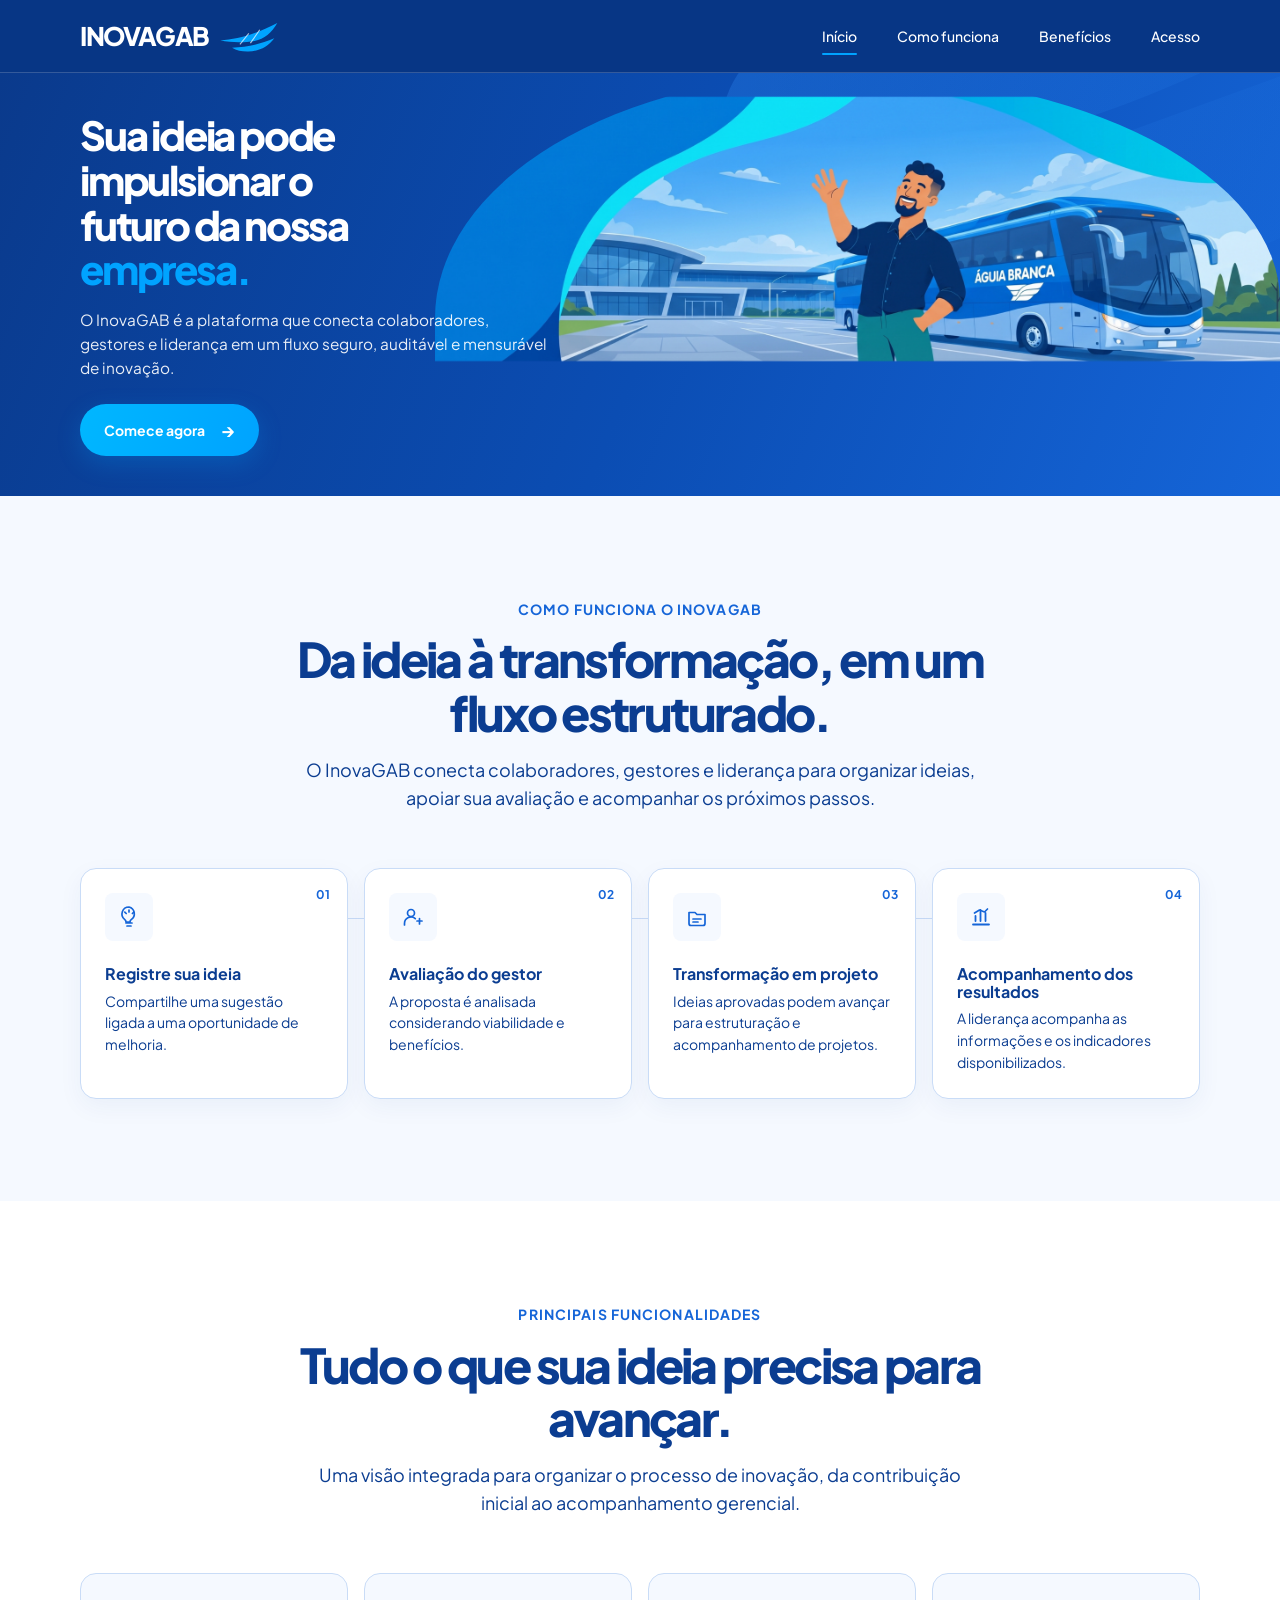
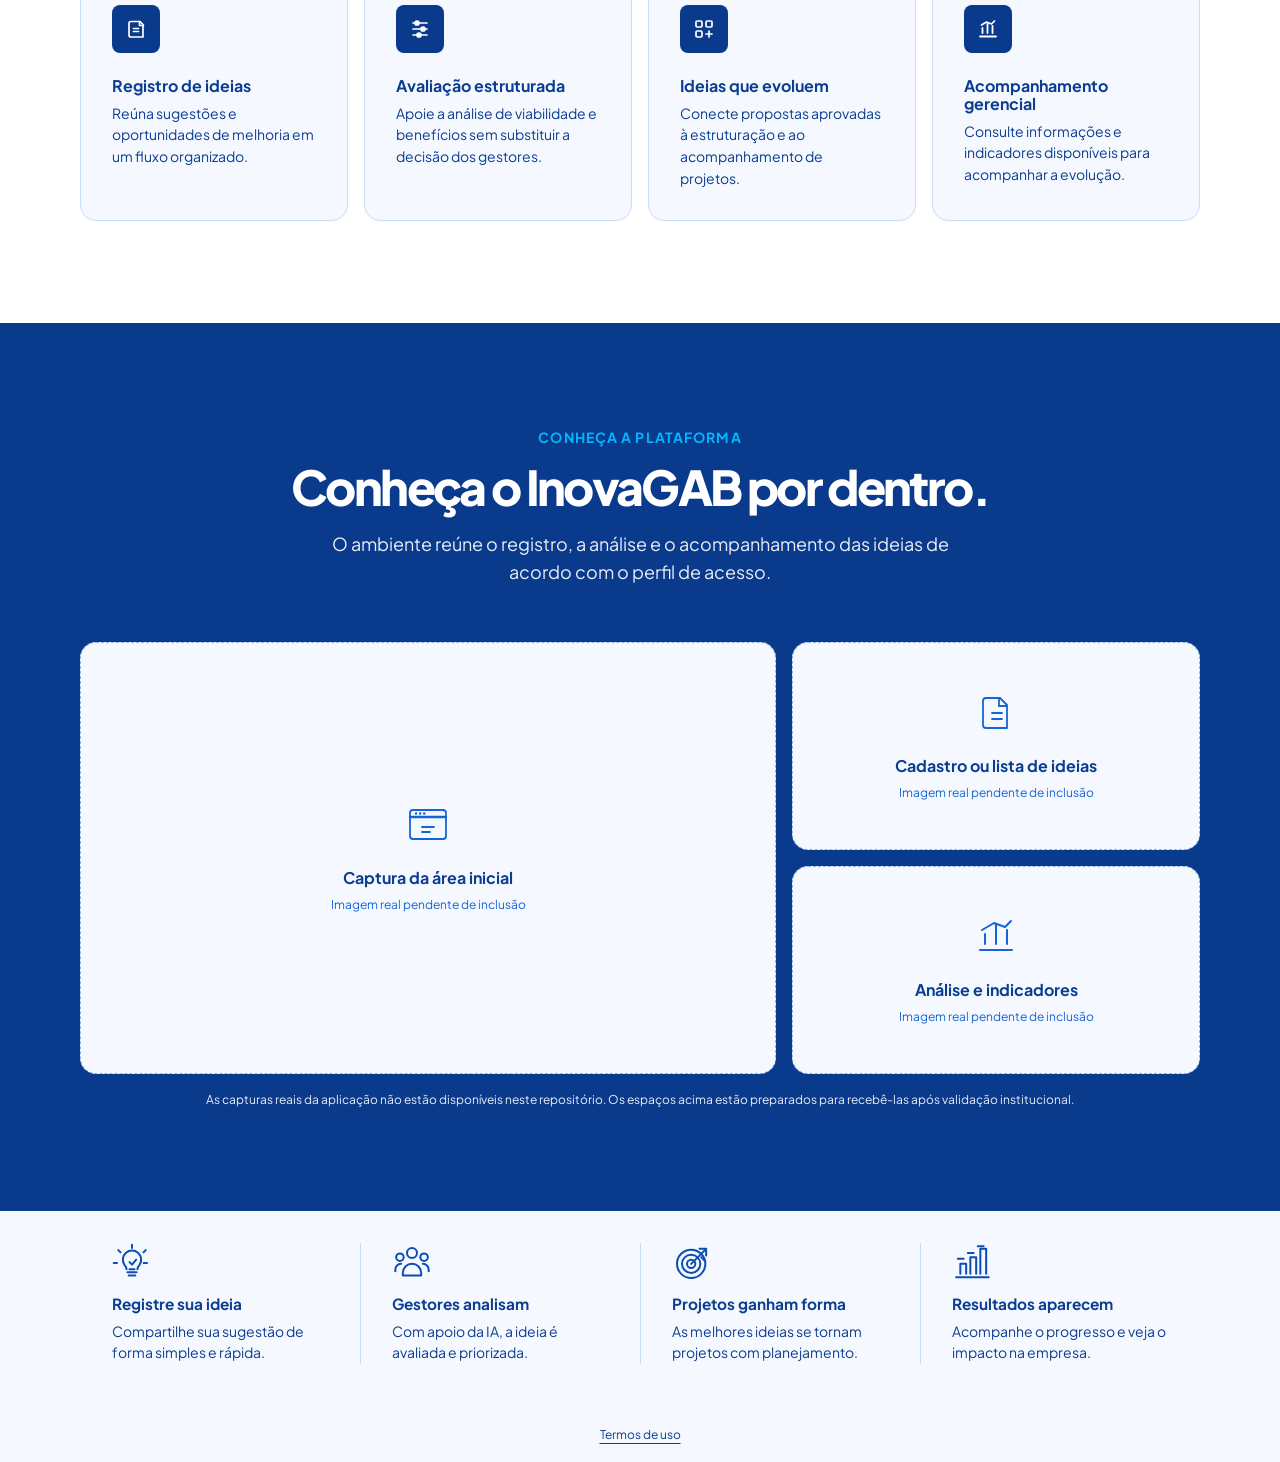
==== index.html @ 54eb920c "chore: primeiro commit do projeto" ====
<!doctype html>
<html lang="pt-BR">
	<head>
		<meta charset="utf-8">
		<meta name="viewport" content="width=device-width, initial-scale=1">
		<meta name="theme-color" content="#0a3a8c">
		<meta name="description" content="O InovaGAB conecta colaboradores, gestores e liderança em um fluxo seguro, auditável e mensurável de inovação.">
		<meta property="og:type" content="website">
		<meta property="og:title" content="InovaGAB — ideias que impulsionam o futuro">
		<meta property="og:description" content="Compartilhe ideias, acompanhe projetos e ajude a transformar o futuro da empresa.">
		<meta property="og:image" content="/assets/images/home.png">
		<title>InovaGAB — Sua ideia impulsiona o futuro</title>
		<link rel="icon" href="/assets/icons/favicon.svg" type="image/svg+xml">
		<link rel="preconnect" href="https://fonts.googleapis.com">
		<link rel="preconnect" href="https://fonts.gstatic.com" crossorigin>
		<link href="https://fonts.googleapis.com/css2?family=Plus+Jakarta+Sans:wght@400;500;700;800&display=swap" rel="stylesheet">
		<link rel="stylesheet" href="/styles/main.css">
		<script type="module" src="/scripts/main.js"></script>
	</head>
	<body class="home-page">
		<header class="site-header">
			<div class="site-header__inner">
				<a class="site-header__brand" href="/" aria-label="InovaGAB — início">
					<span class="site-header__brand-name">INOVAGAB</span>
					<img class="site-header__brand-mark" src="/assets/icons/wing.svg" alt="">
				</a>

				<button class="site-header__menu-toggle" type="button" aria-label="Abrir menu" aria-expanded="false" aria-controls="primary-navigation" data-menu-toggle>
					<span class="site-header__menu-line"></span>
					<span class="site-header__menu-line"></span>
					<span class="site-header__menu-line"></span>
				</button>

				<nav class="site-header__navigation" id="primary-navigation" aria-label="Navegação principal" data-navigation>
					<a class="site-header__link site-header__link--active" href="/" aria-current="page">Início</a>
					<a class="site-header__link" href="/como-funciona">Como funciona</a>
					<a class="site-header__link" href="#beneficios">Benefícios</a>
					  <a class="site-header__link" href="/como-funciona#acesso">Acesso</a>
				</nav>
			</div>
		</header>

		<main>
			<section class="home-hero" id="inicio" aria-labelledby="hero-title">
				<div class="home-hero__wing home-hero__wing--one" aria-hidden="true"></div>
				<div class="home-hero__wing home-hero__wing--two" aria-hidden="true"></div>
				<div class="home-hero__inner">
					<div class="home-hero__content" data-reveal>
						<h1 class="home-hero__title" id="hero-title">Sua ideia pode impulsionar o futuro da nossa <span>empresa.</span></h1>
						<p class="home-hero__description">O InovaGAB é a plataforma que conecta colaboradores, gestores e liderança em um fluxo seguro, auditável e mensurável de inovação.</p>
						<a class="button button--primary" href="/como-funciona">Comece agora <span class="button__arrow" aria-hidden="true">→</span></a>
					</div>

					<div class="home-hero__visual" data-hero-visual data-reveal>
						<div class="home-hero__image-frame">
							<img class="home-hero__image" src="/assets/images/home.png" alt="Colaborador cumprimenta enquanto um ônibus da Águia Branca aguarda no pátio" fetchpriority="high">
						</div>
					</div>
				</div>
			</section>

			<section class="home-process" id="como-funciona" aria-labelledby="process-title">
				<div class="home-section-heading" data-reveal>
					<p class="home-section-heading__eyebrow">Como funciona o InovaGAB</p>
					<h2 class="home-section-heading__title" id="process-title">Da ideia à transformação, em um fluxo estruturado.</h2>
					<p class="home-section-heading__description">O InovaGAB conecta colaboradores, gestores e liderança para organizar ideias, apoiar sua avaliação e acompanhar os próximos passos.</p>
				</div>

				<ol class="process-steps" aria-label="Etapas do fluxo de inovação">
					<li class="process-step" data-reveal>
						<span class="process-step__number" aria-hidden="true">01</span>
						<div class="process-step__icon" aria-hidden="true">
							<svg viewBox="0 0 24 24" fill="none"><path d="M9 18h6m-5 3h4m-2-19a7 7 0 0 0-4.2 12.6c.8.6 1.2 1.3 1.2 2.4h4c0-1.1.4-1.8 1.2-2.4A7 7 0 0 0 12 2Z" stroke="currentColor" stroke-width="1.7" stroke-linecap="round" stroke-linejoin="round"/><path d="M12 5v2m-4.2.1 1.4 1.4m7.6-1.4-1.4 1.4" stroke="currentColor" stroke-width="1.7" stroke-linecap="round"/></svg>
						</div>
						<h3 class="process-step__title">Registre sua ideia</h3>
						<p class="process-step__description">Compartilhe uma sugestão ligada a uma oportunidade de melhoria.</p>
					</li>
					<li class="process-step" data-reveal>
						<span class="process-step__number" aria-hidden="true">02</span>
						<div class="process-step__icon" aria-hidden="true">
							<svg viewBox="0 0 24 24" fill="none"><circle cx="10" cy="8" r="3.5" stroke="currentColor" stroke-width="1.7"/><path d="M3.5 20v-1.5a6.5 6.5 0 0 1 10.8-4.9M16 16h5m-2.5-2.5V19" stroke="currentColor" stroke-width="1.7" stroke-linecap="round" stroke-linejoin="round"/></svg>
						</div>
						<h3 class="process-step__title">Avaliação do gestor</h3>
						<p class="process-step__description">A proposta é analisada considerando viabilidade e benefícios.</p>
					</li>
					<li class="process-step" data-reveal>
						<span class="process-step__number" aria-hidden="true">03</span>
						<div class="process-step__icon" aria-hidden="true">
							<svg viewBox="0 0 24 24" fill="none"><path d="M4 7.5h6l2 2h8v9a2 2 0 0 1-2 2H6a2 2 0 0 1-2-2v-11Z" stroke="currentColor" stroke-width="1.7" stroke-linejoin="round"/><path d="M8 14h8m-8 3h5" stroke="currentColor" stroke-width="1.7" stroke-linecap="round"/></svg>
						</div>
						<h3 class="process-step__title">Transformação em projeto</h3>
						<p class="process-step__description">Ideias aprovadas podem avançar para estruturação e acompanhamento de projetos.</p>
					</li>
					<li class="process-step" data-reveal>
						<span class="process-step__number" aria-hidden="true">04</span>
						<div class="process-step__icon" aria-hidden="true">
							<svg viewBox="0 0 24 24" fill="none"><path d="M4 19.5h16M6.5 16V11m5 5V5m5 11V8" stroke="currentColor" stroke-width="1.8" stroke-linecap="round"/><path d="m5.5 8 5-3 5 2 3-3" stroke="currentColor" stroke-width="1.7" stroke-linecap="round" stroke-linejoin="round"/></svg>
						</div>
						<h3 class="process-step__title">Acompanhamento dos resultados</h3>
						<p class="process-step__description">A liderança acompanha as informações e os indicadores disponibilizados.</p>
					</li>
				</ol>
			</section>

			<section class="home-capabilities" id="funcionalidades" aria-labelledby="capabilities-title">
				<div class="home-section-heading" data-reveal>
					<p class="home-section-heading__eyebrow">Principais funcionalidades</p>
					<h2 class="home-section-heading__title" id="capabilities-title">Tudo o que sua ideia precisa para avançar.</h2>
					<p class="home-section-heading__description">Uma visão integrada para organizar o processo de inovação, da contribuição inicial ao acompanhamento gerencial.</p>
				</div>

				<div class="capability-grid">
					<article class="capability-card" data-reveal>
						<div class="capability-card__icon" aria-hidden="true">
							<svg viewBox="0 0 24 24" fill="none"><path d="M7 4.5h9l3 3V20H7a2 2 0 0 1-2-2V6.5a2 2 0 0 1 2-2Z" stroke="currentColor" stroke-width="1.7" stroke-linejoin="round"/><path d="M15.5 4.5v4h4m-10 3h5m-5 3h5" stroke="currentColor" stroke-width="1.7" stroke-linecap="round" stroke-linejoin="round"/></svg>
						</div>
						<h3 class="capability-card__title">Registro de ideias</h3>
						<p class="capability-card__description">Reúna sugestões e oportunidades de melhoria em um fluxo organizado.</p>
					</article>
					<article class="capability-card" data-reveal>
						<div class="capability-card__icon" aria-hidden="true">
							<svg viewBox="0 0 24 24" fill="none"><path d="M5 6h14M5 12h14M5 18h14" stroke="currentColor" stroke-width="1.7" stroke-linecap="round"/><circle cx="9" cy="6" r="2" fill="var(--color-white-soft)" stroke="currentColor" stroke-width="1.7"/><circle cx="15" cy="12" r="2" fill="var(--color-white-soft)" stroke="currentColor" stroke-width="1.7"/><circle cx="11" cy="18" r="2" fill="var(--color-white-soft)" stroke="currentColor" stroke-width="1.7"/></svg>
						</div>
						<h3 class="capability-card__title">Avaliação estruturada</h3>
						<p class="capability-card__description">Apoie a análise de viabilidade e benefícios sem substituir a decisão dos gestores.</p>
					</article>
					<article class="capability-card" data-reveal>
						<div class="capability-card__icon" aria-hidden="true">
							<svg viewBox="0 0 24 24" fill="none"><rect x="4" y="4" width="6" height="6" rx="1.2" stroke="currentColor" stroke-width="1.7"/><rect x="14" y="4" width="6" height="6" rx="1.2" stroke="currentColor" stroke-width="1.7"/><rect x="4" y="14" width="6" height="6" rx="1.2" stroke="currentColor" stroke-width="1.7"/><path d="M14 17h6m-3-3v6" stroke="currentColor" stroke-width="1.7" stroke-linecap="round"/></svg>
						</div>
						<h3 class="capability-card__title">Ideias que evoluem</h3>
						<p class="capability-card__description">Conecte propostas aprovadas à estruturação e ao acompanhamento de projetos.</p>
					</article>
					<article class="capability-card" data-reveal>
						<div class="capability-card__icon" aria-hidden="true">
							<svg viewBox="0 0 24 24" fill="none"><path d="M4 19.5h16M6.5 16V11m5 5V6m5 10V9" stroke="currentColor" stroke-width="1.8" stroke-linecap="round"/><path d="m5.5 8 5-3 5 2 3-3" stroke="currentColor" stroke-width="1.7" stroke-linecap="round" stroke-linejoin="round"/></svg>
						</div>
						<h3 class="capability-card__title">Acompanhamento gerencial</h3>
						<p class="capability-card__description">Consulte informações e indicadores disponíveis para acompanhar a evolução.</p>
					</article>
				</div>
			</section>

			<section class="home-platform" id="plataforma" aria-labelledby="platform-title">
				<div class="home-platform__inner">
					<div class="home-section-heading home-section-heading--light" data-reveal>
						<p class="home-section-heading__eyebrow">Conheça a plataforma</p>
						<h2 class="home-section-heading__title" id="platform-title">Conheça o InovaGAB por dentro.</h2>
						<p class="home-section-heading__description">O ambiente reúne o registro, a análise e o acompanhamento das ideias de acordo com o perfil de acesso.</p>
					</div>

					<div class="platform-gallery" aria-label="Espaços reservados para capturas reais da plataforma">
						<div class="platform-gallery__main" data-reveal>
							<div class="platform-placeholder platform-placeholder--main">
								<svg class="platform-placeholder__icon" viewBox="0 0 48 48" fill="none" aria-hidden="true"><rect x="6" y="9" width="36" height="29" rx="3" stroke="currentColor" stroke-width="1.8"/><path d="M6 16h36M12 12.5h.1m4 0h.1m4 0h.1" stroke="currentColor" stroke-width="2.4" stroke-linecap="round"/><path d="M18 26h12m-12 5h8" stroke="currentColor" stroke-width="1.8" stroke-linecap="round"/></svg>
								<p class="platform-placeholder__label">Captura da área inicial</p>
								<p class="platform-placeholder__note">Imagem real pendente de inclusão</p>
							</div>
						</div>
						<div class="platform-gallery__side">
							<div class="platform-placeholder" data-reveal>
								<svg class="platform-placeholder__icon" viewBox="0 0 48 48" fill="none" aria-hidden="true"><path d="M14 9h14l7 7v23H14a3 3 0 0 1-3-3V12a3 3 0 0 1 3-3Z" stroke="currentColor" stroke-width="1.8" stroke-linejoin="round"/><path d="M27 9v8h8m-15 7h10m-10 6h10" stroke="currentColor" stroke-width="1.8" stroke-linecap="round"/></svg>
								<p class="platform-placeholder__label">Cadastro ou lista de ideias</p>
								<p class="platform-placeholder__note">Imagem real pendente de inclusão</p>
							</div>
							<div class="platform-placeholder" data-reveal>
								<svg class="platform-placeholder__icon" viewBox="0 0 48 48" fill="none" aria-hidden="true"><path d="M8 37h32M13 31V21m11 10V11m11 20V17" stroke="currentColor" stroke-width="2" stroke-linecap="round"/><path d="m10 17 12-7 11 4 6-6" stroke="currentColor" stroke-width="2" stroke-linecap="round" stroke-linejoin="round"/></svg>
								<p class="platform-placeholder__label">Análise e indicadores</p>
								<p class="platform-placeholder__note">Imagem real pendente de inclusão</p>
							</div>
						</div>
					</div>
					<p class="home-platform__disclaimer">As capturas reais da aplicação não estão disponíveis neste repositório. Os espaços acima estão preparados para recebê-las após validação institucional.</p>
				</div>
			</section>

			<section class="home-features" id="beneficios" aria-label="Como uma ideia se transforma em resultado">
				<div class="home-features__grid">
					<article class="feature-card" data-reveal>
						<img class="feature-card__icon" src="/assets/icons/idea.svg" alt="" aria-hidden="true">
						<h2 class="feature-card__title">Registre sua ideia</h2>
						<p class="feature-card__description">Compartilhe sua sugestão de forma simples e rápida.</p>
					</article>
					<article class="feature-card" data-reveal>
						<img class="feature-card__icon" src="/assets/icons/team.svg" alt="" aria-hidden="true">
						<h2 class="feature-card__title">Gestores analisam</h2>
						<p class="feature-card__description">Com apoio da IA, a ideia é avaliada e priorizada.</p>
					</article>
					<article class="feature-card" data-reveal>
						<img class="feature-card__icon" src="/assets/icons/target.svg" alt="" aria-hidden="true">
						<h2 class="feature-card__title">Projetos ganham forma</h2>
						<p class="feature-card__description">As melhores ideias se tornam projetos com planejamento.</p>
					</article>
					<article class="feature-card" data-reveal>
						<img class="feature-card__icon" src="/assets/icons/results.svg" alt="" aria-hidden="true">
						<h2 class="feature-card__title">Resultados aparecem</h2>
						<p class="feature-card__description">Acompanhe o progresso e veja o impacto na empresa.</p>
					</article>
				</div>
			</section>
		</main>

		<footer class="site-footer">
			<a class="site-footer__link" href="/termos">Termos de uso</a>
		</footer>
	</body>
</html>
---- styles/main.css ----
@import url("/styles/base/variables.css");
@import url("/styles/base/reset.css");
@import url("/styles/base/typography.css");
@import url("/styles/components/header.css");
@import url("/styles/components/button.css");
@import url("/styles/components/feature-card.css");
@import url("/styles/pages/home.css");
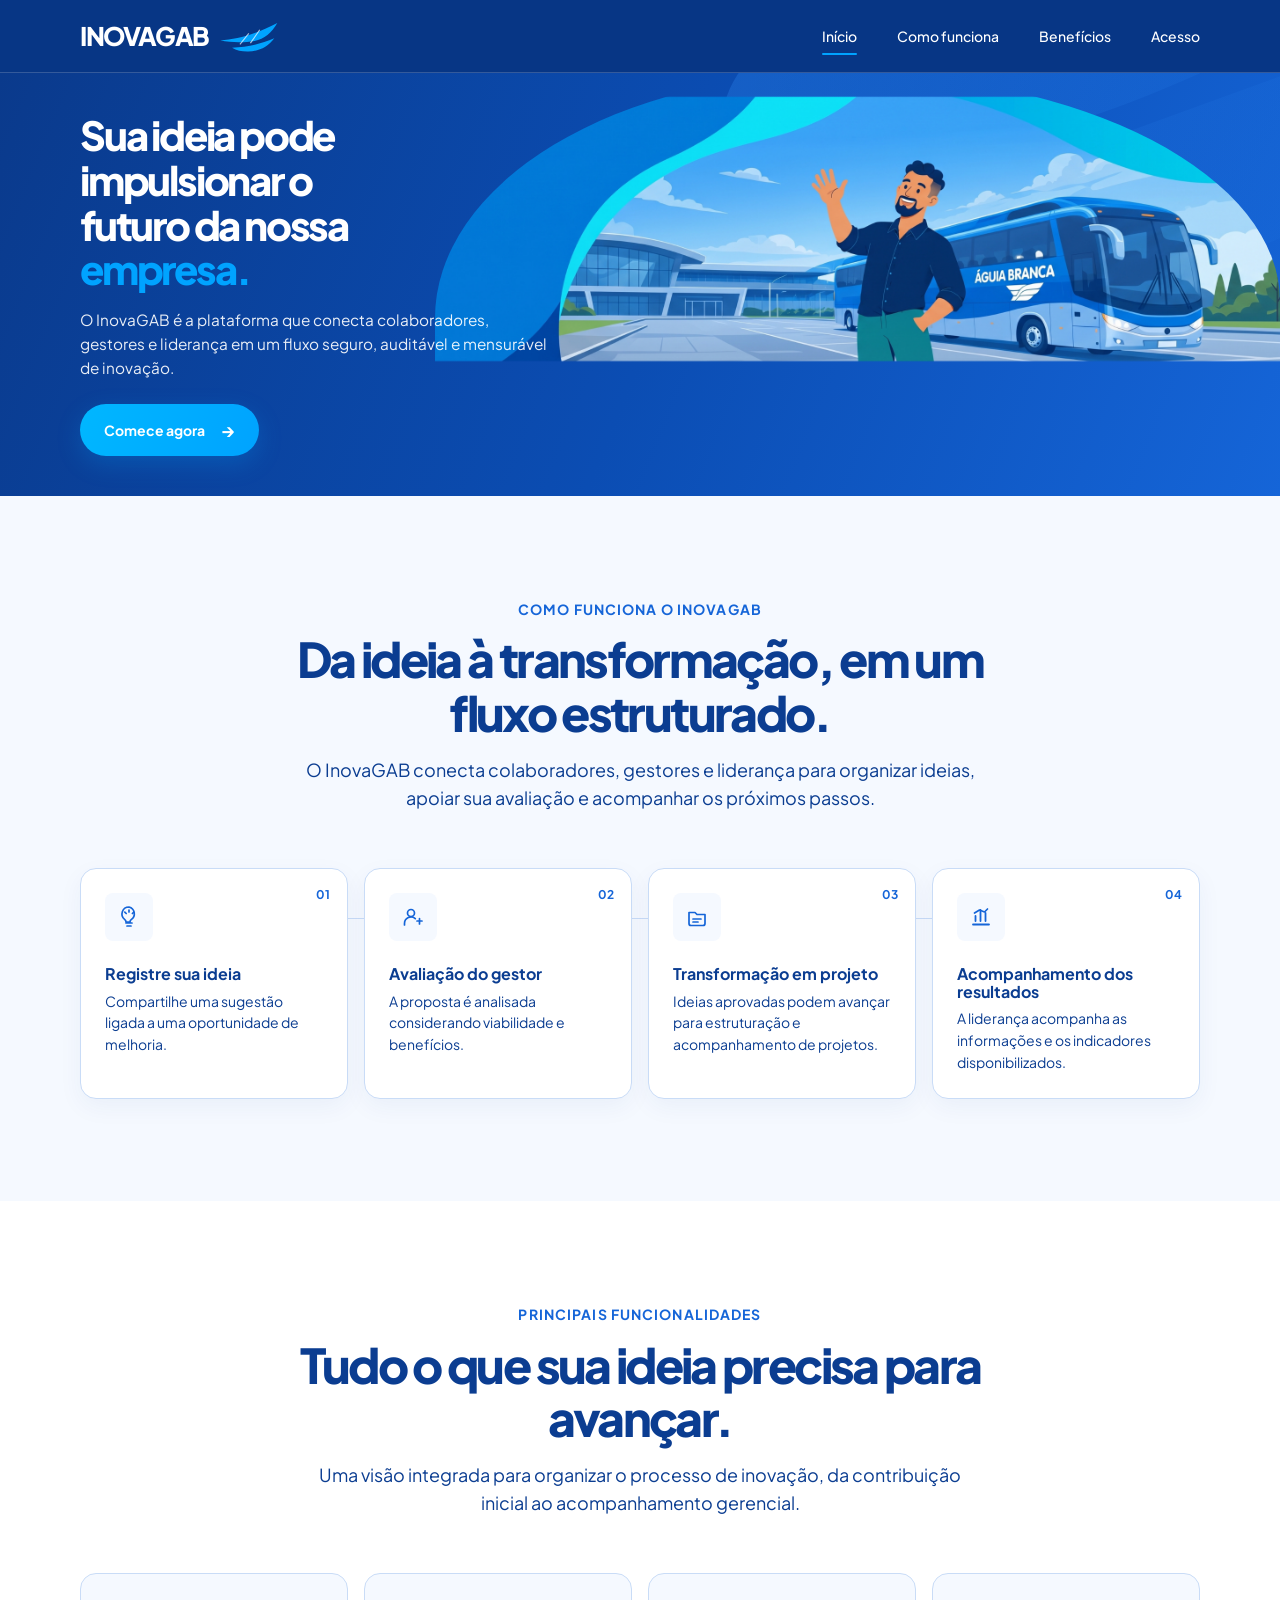
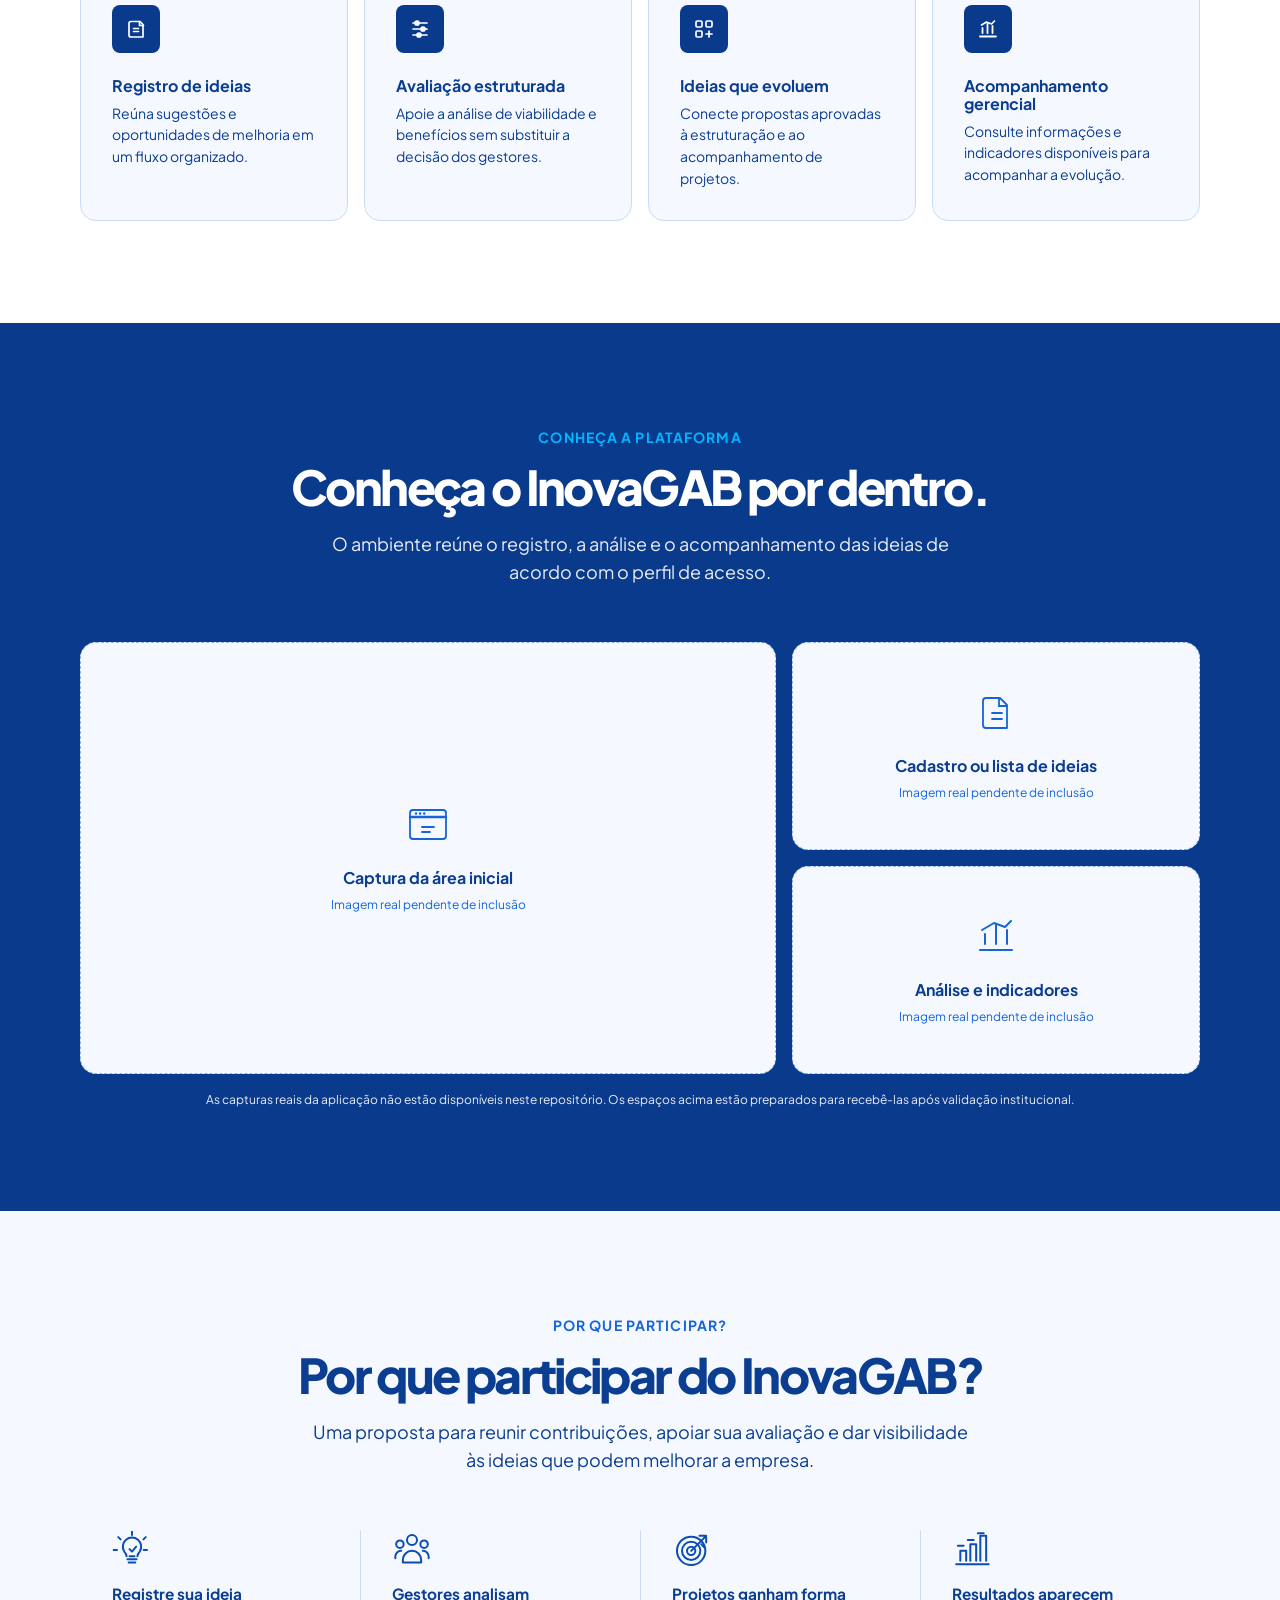
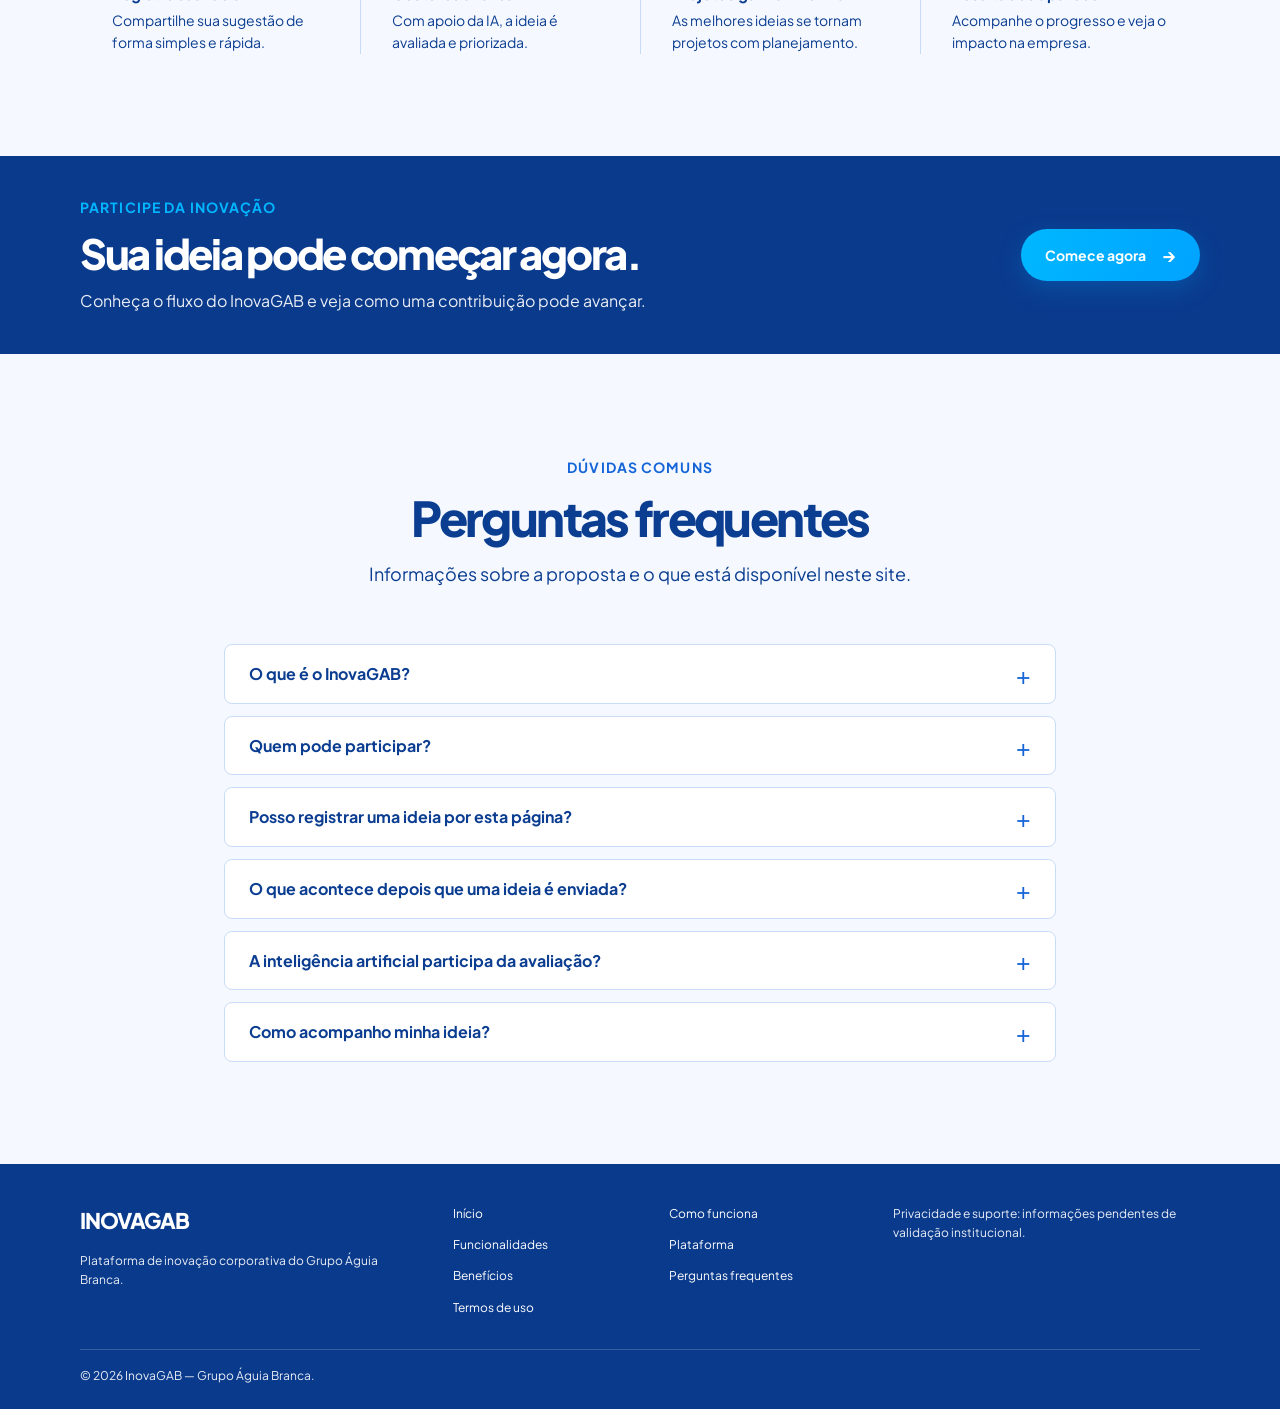
==== commit f46a85ab: "Adiciona seções 3 a 9 da landing page" ====
--- a/index.html
+++ b/index.html
@@ -174,34 +174,104 @@
 				</div>
 			</section>
 
-			<section class="home-features" id="beneficios" aria-label="Como uma ideia se transforma em resultado">
+			<section class="home-features" id="beneficios" aria-labelledby="benefits-title">
+				<div class="home-section-heading home-section-heading--benefits" data-reveal>
+					<p class="home-section-heading__eyebrow">Por que participar?</p>
+					<h2 class="home-section-heading__title" id="benefits-title">Por que participar do InovaGAB?</h2>
+					<p class="home-section-heading__description">Uma proposta para reunir contribuições, apoiar sua avaliação e dar visibilidade às ideias que podem melhorar a empresa.</p>
+				</div>
 				<div class="home-features__grid">
 					<article class="feature-card" data-reveal>
 						<img class="feature-card__icon" src="/assets/icons/idea.svg" alt="" aria-hidden="true">
-						<h2 class="feature-card__title">Registre sua ideia</h2>
+						<h3 class="feature-card__title">Registre sua ideia</h3>
 						<p class="feature-card__description">Compartilhe sua sugestão de forma simples e rápida.</p>
 					</article>
 					<article class="feature-card" data-reveal>
 						<img class="feature-card__icon" src="/assets/icons/team.svg" alt="" aria-hidden="true">
-						<h2 class="feature-card__title">Gestores analisam</h2>
+						<h3 class="feature-card__title">Gestores analisam</h3>
 						<p class="feature-card__description">Com apoio da IA, a ideia é avaliada e priorizada.</p>
 					</article>
 					<article class="feature-card" data-reveal>
 						<img class="feature-card__icon" src="/assets/icons/target.svg" alt="" aria-hidden="true">
-						<h2 class="feature-card__title">Projetos ganham forma</h2>
+						<h3 class="feature-card__title">Projetos ganham forma</h3>
 						<p class="feature-card__description">As melhores ideias se tornam projetos com planejamento.</p>
 					</article>
 					<article class="feature-card" data-reveal>
 						<img class="feature-card__icon" src="/assets/icons/results.svg" alt="" aria-hidden="true">
-						<h2 class="feature-card__title">Resultados aparecem</h2>
+						<h3 class="feature-card__title">Resultados aparecem</h3>
 						<p class="feature-card__description">Acompanhe o progresso e veja o impacto na empresa.</p>
 					</article>
 				</div>
 			</section>
+
+			<section class="home-cta" id="convite" aria-labelledby="cta-title">
+				<div class="home-cta__inner" data-reveal>
+					<div class="home-cta__copy">
+						<p class="home-section-heading__eyebrow">Participe da inovação</p>
+						<h2 class="home-cta__title" id="cta-title">Sua ideia pode começar agora.</h2>
+						<p class="home-cta__description">Conheça o fluxo do InovaGAB e veja como uma contribuição pode avançar.</p>
+					</div>
+					<a class="button button--primary" href="/como-funciona">Comece agora <span class="button__arrow" aria-hidden="true">→</span></a>
+				</div>
+			</section>
+
+			<section class="home-faq" id="faq" aria-labelledby="faq-title">
+				<div class="home-section-heading" data-reveal>
+					<p class="home-section-heading__eyebrow">Dúvidas comuns</p>
+					<h2 class="home-section-heading__title" id="faq-title">Perguntas frequentes</h2>
+					<p class="home-section-heading__description">Informações sobre a proposta e o que está disponível neste site.</p>
+				</div>
+
+				<div class="faq-list">
+					<details class="faq-item" data-reveal>
+						<summary class="faq-item__question">O que é o InovaGAB?</summary>
+						<div class="faq-item__answer"><p>A página apresenta o InovaGAB como uma plataforma que conecta colaboradores, gestores e liderança para organizar e acompanhar ideias de inovação.</p></div>
+					</details>
+					<details class="faq-item" data-reveal>
+						<summary class="faq-item__question">Quem pode participar?</summary>
+						<div class="faq-item__answer"><p>A comunicação cita colaboradores, gestores e liderança. Critérios de elegibilidade, criação de contas e permissões não estão descritos neste site.</p></div>
+					</details>
+					<details class="faq-item" data-reveal>
+						<summary class="faq-item__question">Posso registrar uma ideia por esta página?</summary>
+						<div class="faq-item__answer"><p>Não. Este site é uma landing page informativa e não inclui um formulário de envio. O botão “Comece agora” leva à página “Como funciona”.</p></div>
+					</details>
+					<details class="faq-item" data-reveal>
+						<summary class="faq-item__question">O que acontece depois que uma ideia é enviada?</summary>
+						<div class="faq-item__answer"><p>O conteúdo da página descreve uma avaliação por gestores e diz que ideias aprovadas podem avançar para projetos. O fluxo operacional e seus prazos não estão detalhados neste repositório.</p></div>
+					</details>
+					<details class="faq-item" data-reveal>
+						<summary class="faq-item__question">A inteligência artificial participa da avaliação?</summary>
+						<div class="faq-item__answer"><p>Um texto existente na seção de benefícios menciona apoio de IA, mas não há código ou documentação neste repositório que confirme sua disponibilidade, escopo ou influência. Essa informação requer validação da equipe responsável.</p></div>
+					</details>
+					<details class="faq-item" data-reveal>
+						<summary class="faq-item__question">Como acompanho minha ideia?</summary>
+						<div class="faq-item__answer"><p>A página menciona acompanhamento de progresso e informações gerenciais, mas este repositório não contém telas funcionais que permitam indicar onde consultar uma ideia específica.</p></div>
+					</details>
+				</div>
+			</section>
 		</main>
 
 		<footer class="site-footer">
-			<a class="site-footer__link" href="/termos">Termos de uso</a>
+			<div class="site-footer__inner">
+				<div class="site-footer__identity">
+					<a class="site-footer__brand" href="/" aria-label="InovaGAB — início">INOVAGAB</a>
+					<p class="site-footer__description">Plataforma de inovação corporativa do Grupo Águia Branca.</p>
+				</div>
+				<nav class="site-footer__navigation" aria-label="Navegação do rodapé">
+					<a class="site-footer__link" href="#inicio">Início</a>
+					<a class="site-footer__link" href="#como-funciona">Como funciona</a>
+					<a class="site-footer__link" href="#funcionalidades">Funcionalidades</a>
+					<a class="site-footer__link" href="#plataforma">Plataforma</a>
+					<a class="site-footer__link" href="#beneficios">Benefícios</a>
+					<a class="site-footer__link" href="#faq">Perguntas frequentes</a>
+					<a class="site-footer__link" href="/termos">Termos de uso</a>
+				</nav>
+				<div class="site-footer__pending">
+					<!-- Pendente de definição institucional: política de privacidade e canal de suporte. Não publicar links até confirmação. -->
+					<p>Privacidade e suporte: informações pendentes de validação institucional.</p>
+				</div>
+				<p class="site-footer__copyright">© 2026 InovaGAB — Grupo Águia Branca.</p>
+			</div>
 		</footer>
 	</body>
 </html>
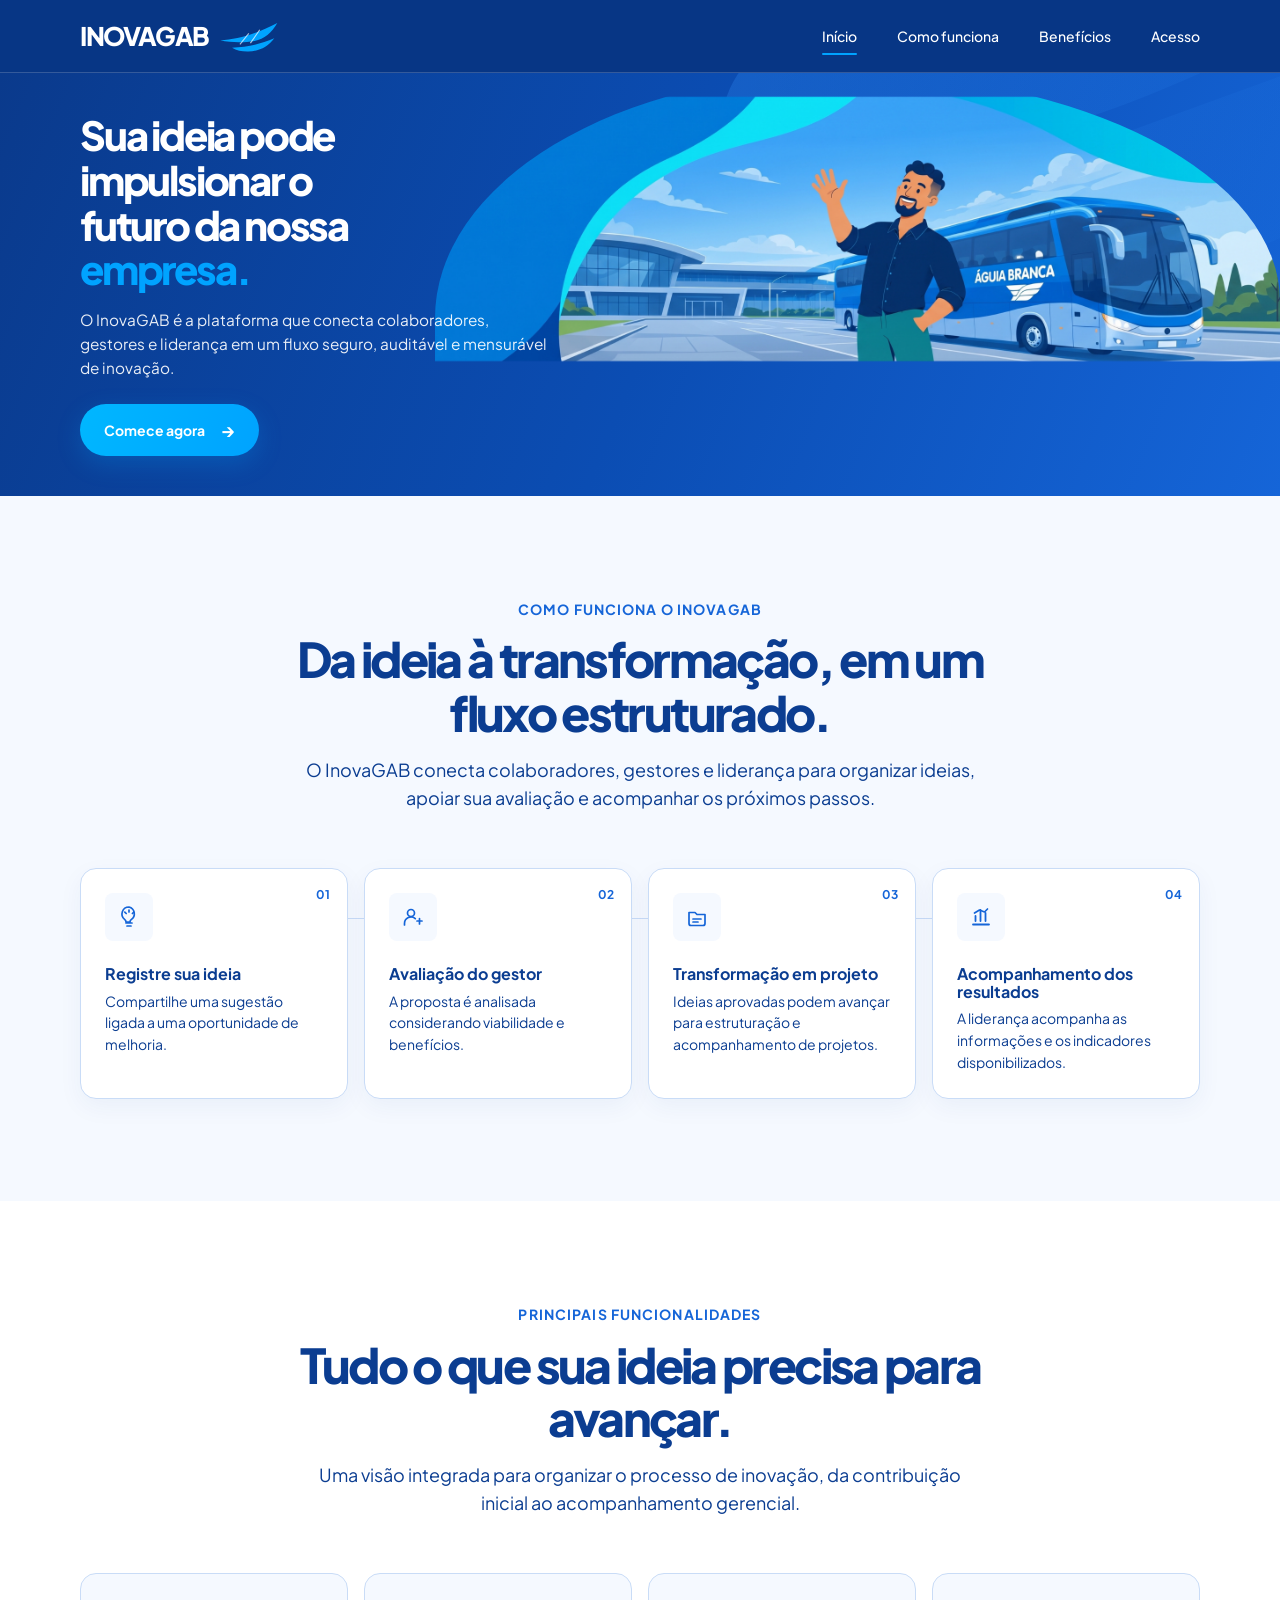
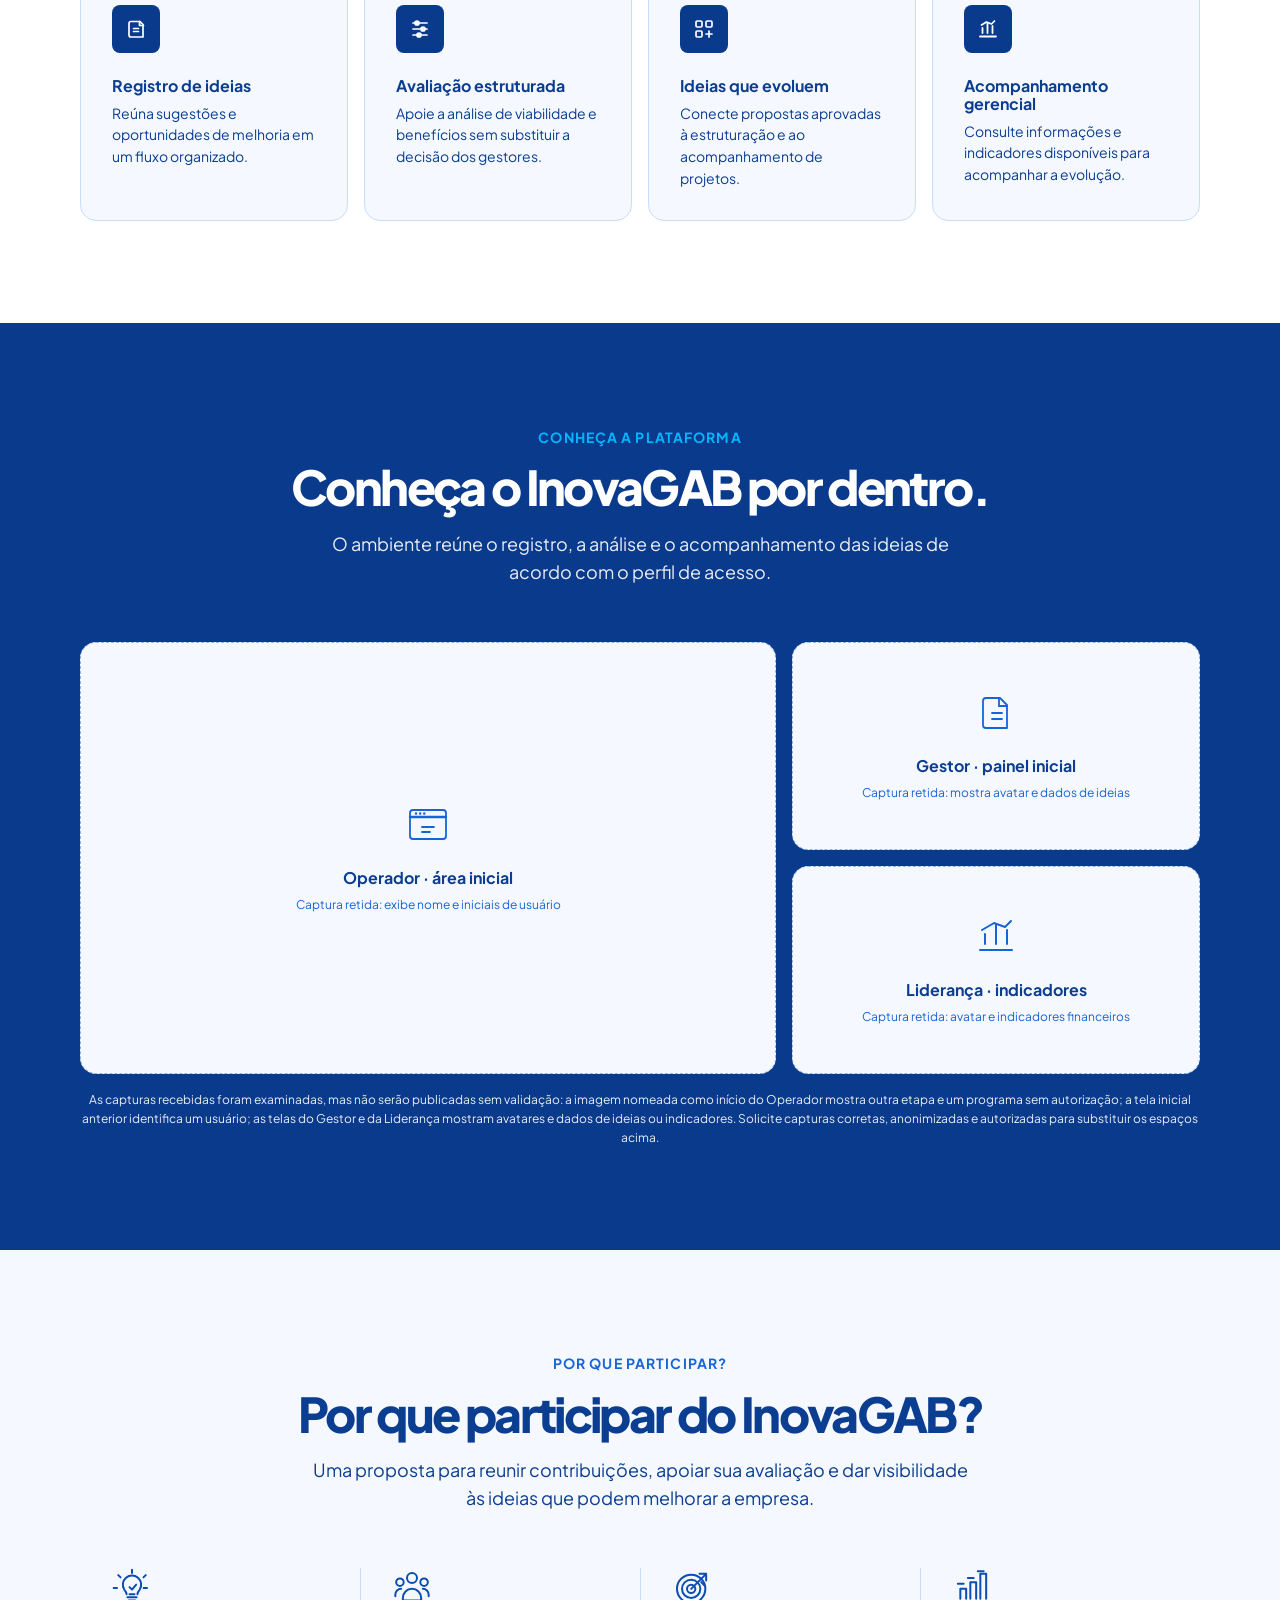
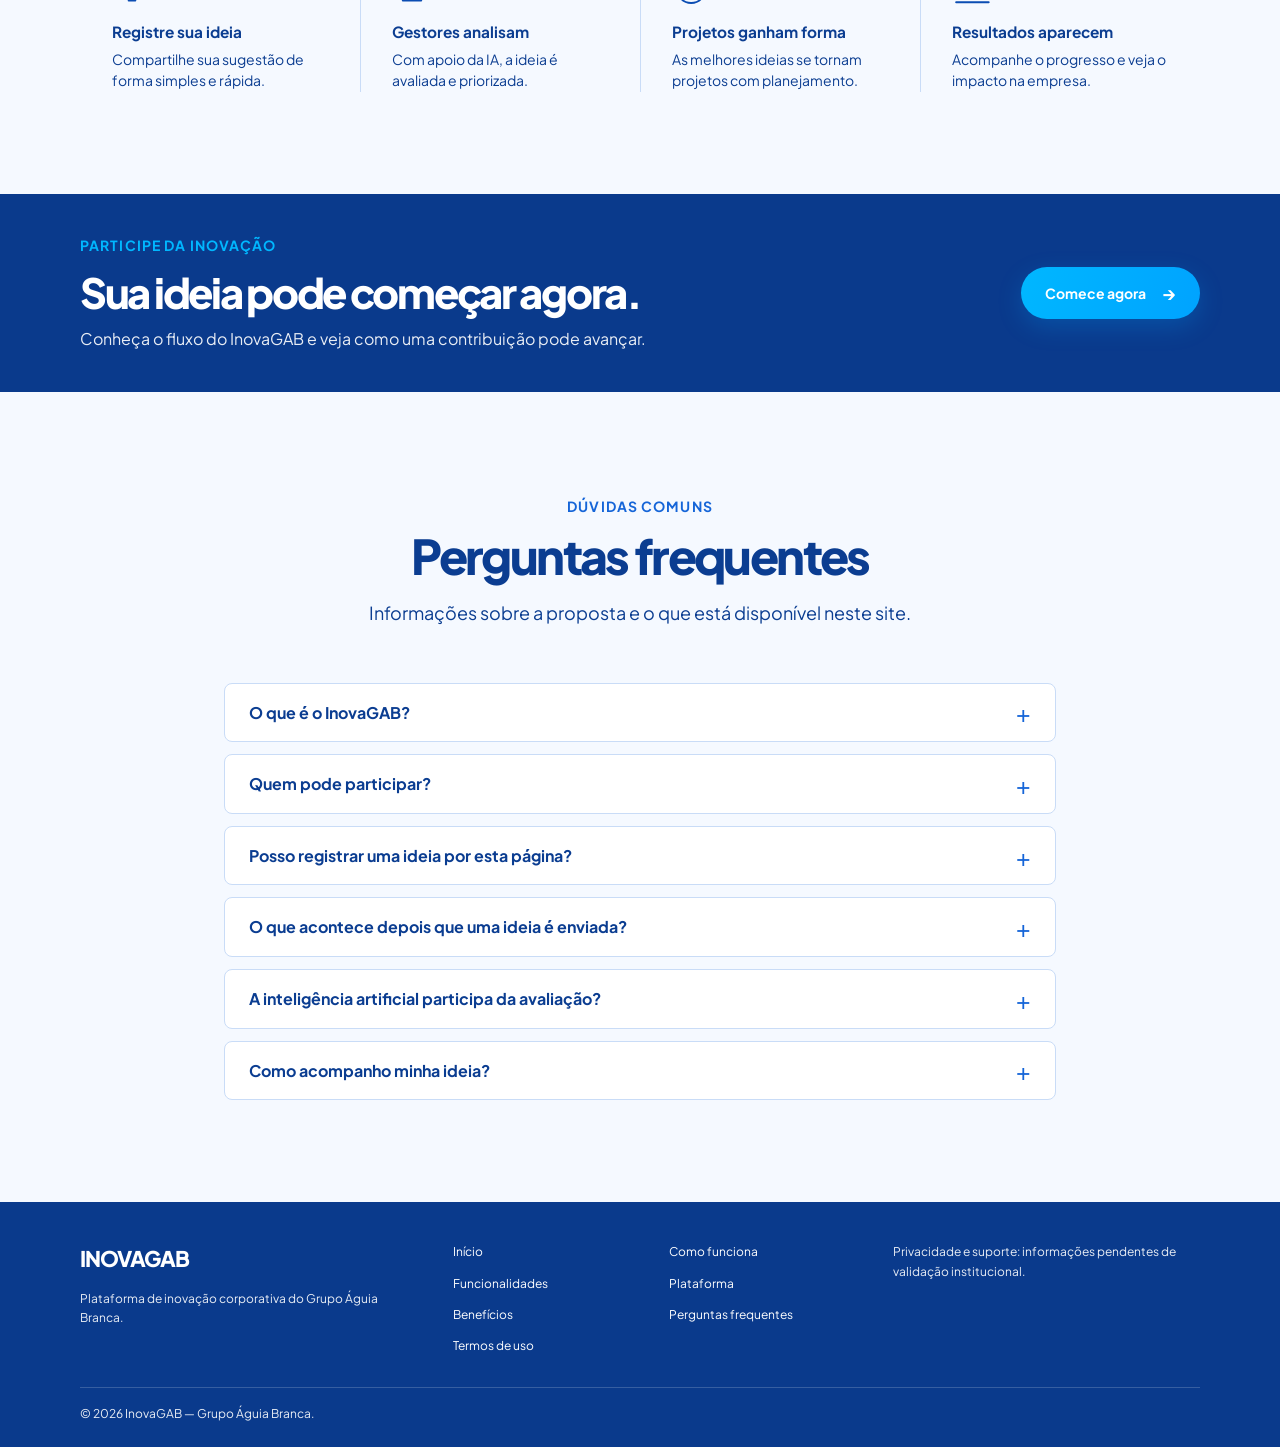
==== commit 2647d6c3: "Atualiza avisos das capturas da plataforma" ====
--- a/index.html
+++ b/index.html
@@ -149,28 +149,28 @@
 						<p class="home-section-heading__description">O ambiente reúne o registro, a análise e o acompanhamento das ideias de acordo com o perfil de acesso.</p>
 					</div>
 
-					<div class="platform-gallery" aria-label="Espaços reservados para capturas reais da plataforma">
+					<div class="platform-gallery" aria-label="Espaços reservados para capturas reais da plataforma por perfil">
 						<div class="platform-gallery__main" data-reveal>
 							<div class="platform-placeholder platform-placeholder--main">
 								<svg class="platform-placeholder__icon" viewBox="0 0 48 48" fill="none" aria-hidden="true"><rect x="6" y="9" width="36" height="29" rx="3" stroke="currentColor" stroke-width="1.8"/><path d="M6 16h36M12 12.5h.1m4 0h.1m4 0h.1" stroke="currentColor" stroke-width="2.4" stroke-linecap="round"/><path d="M18 26h12m-12 5h8" stroke="currentColor" stroke-width="1.8" stroke-linecap="round"/></svg>
-								<p class="platform-placeholder__label">Captura da área inicial</p>
-								<p class="platform-placeholder__note">Imagem real pendente de inclusão</p>
+								<p class="platform-placeholder__label">Operador · área inicial</p>
+								<p class="platform-placeholder__note">Captura retida: exibe nome e iniciais de usuário</p>
 							</div>
 						</div>
 						<div class="platform-gallery__side">
 							<div class="platform-placeholder" data-reveal>
 								<svg class="platform-placeholder__icon" viewBox="0 0 48 48" fill="none" aria-hidden="true"><path d="M14 9h14l7 7v23H14a3 3 0 0 1-3-3V12a3 3 0 0 1 3-3Z" stroke="currentColor" stroke-width="1.8" stroke-linejoin="round"/><path d="M27 9v8h8m-15 7h10m-10 6h10" stroke="currentColor" stroke-width="1.8" stroke-linecap="round"/></svg>
-								<p class="platform-placeholder__label">Cadastro ou lista de ideias</p>
-								<p class="platform-placeholder__note">Imagem real pendente de inclusão</p>
+								<p class="platform-placeholder__label">Gestor · painel inicial</p>
+								<p class="platform-placeholder__note">Captura retida: mostra avatar e dados de ideias</p>
 							</div>
 							<div class="platform-placeholder" data-reveal>
 								<svg class="platform-placeholder__icon" viewBox="0 0 48 48" fill="none" aria-hidden="true"><path d="M8 37h32M13 31V21m11 10V11m11 20V17" stroke="currentColor" stroke-width="2" stroke-linecap="round"/><path d="m10 17 12-7 11 4 6-6" stroke="currentColor" stroke-width="2" stroke-linecap="round" stroke-linejoin="round"/></svg>
-								<p class="platform-placeholder__label">Análise e indicadores</p>
-								<p class="platform-placeholder__note">Imagem real pendente de inclusão</p>
+								<p class="platform-placeholder__label">Liderança · indicadores</p>
+								<p class="platform-placeholder__note">Captura retida: avatar e indicadores financeiros</p>
 							</div>
 						</div>
 					</div>
-					<p class="home-platform__disclaimer">As capturas reais da aplicação não estão disponíveis neste repositório. Os espaços acima estão preparados para recebê-las após validação institucional.</p>
+					<p class="home-platform__disclaimer">As capturas recebidas foram examinadas, mas não serão publicadas sem validação: a imagem nomeada como início do Operador mostra outra etapa e um programa sem autorização; a tela inicial anterior identifica um usuário; as telas do Gestor e da Liderança mostram avatares e dados de ideias ou indicadores. Solicite capturas corretas, anonimizadas e autorizadas para substituir os espaços acima.</p>
 				</div>
 			</section>
 
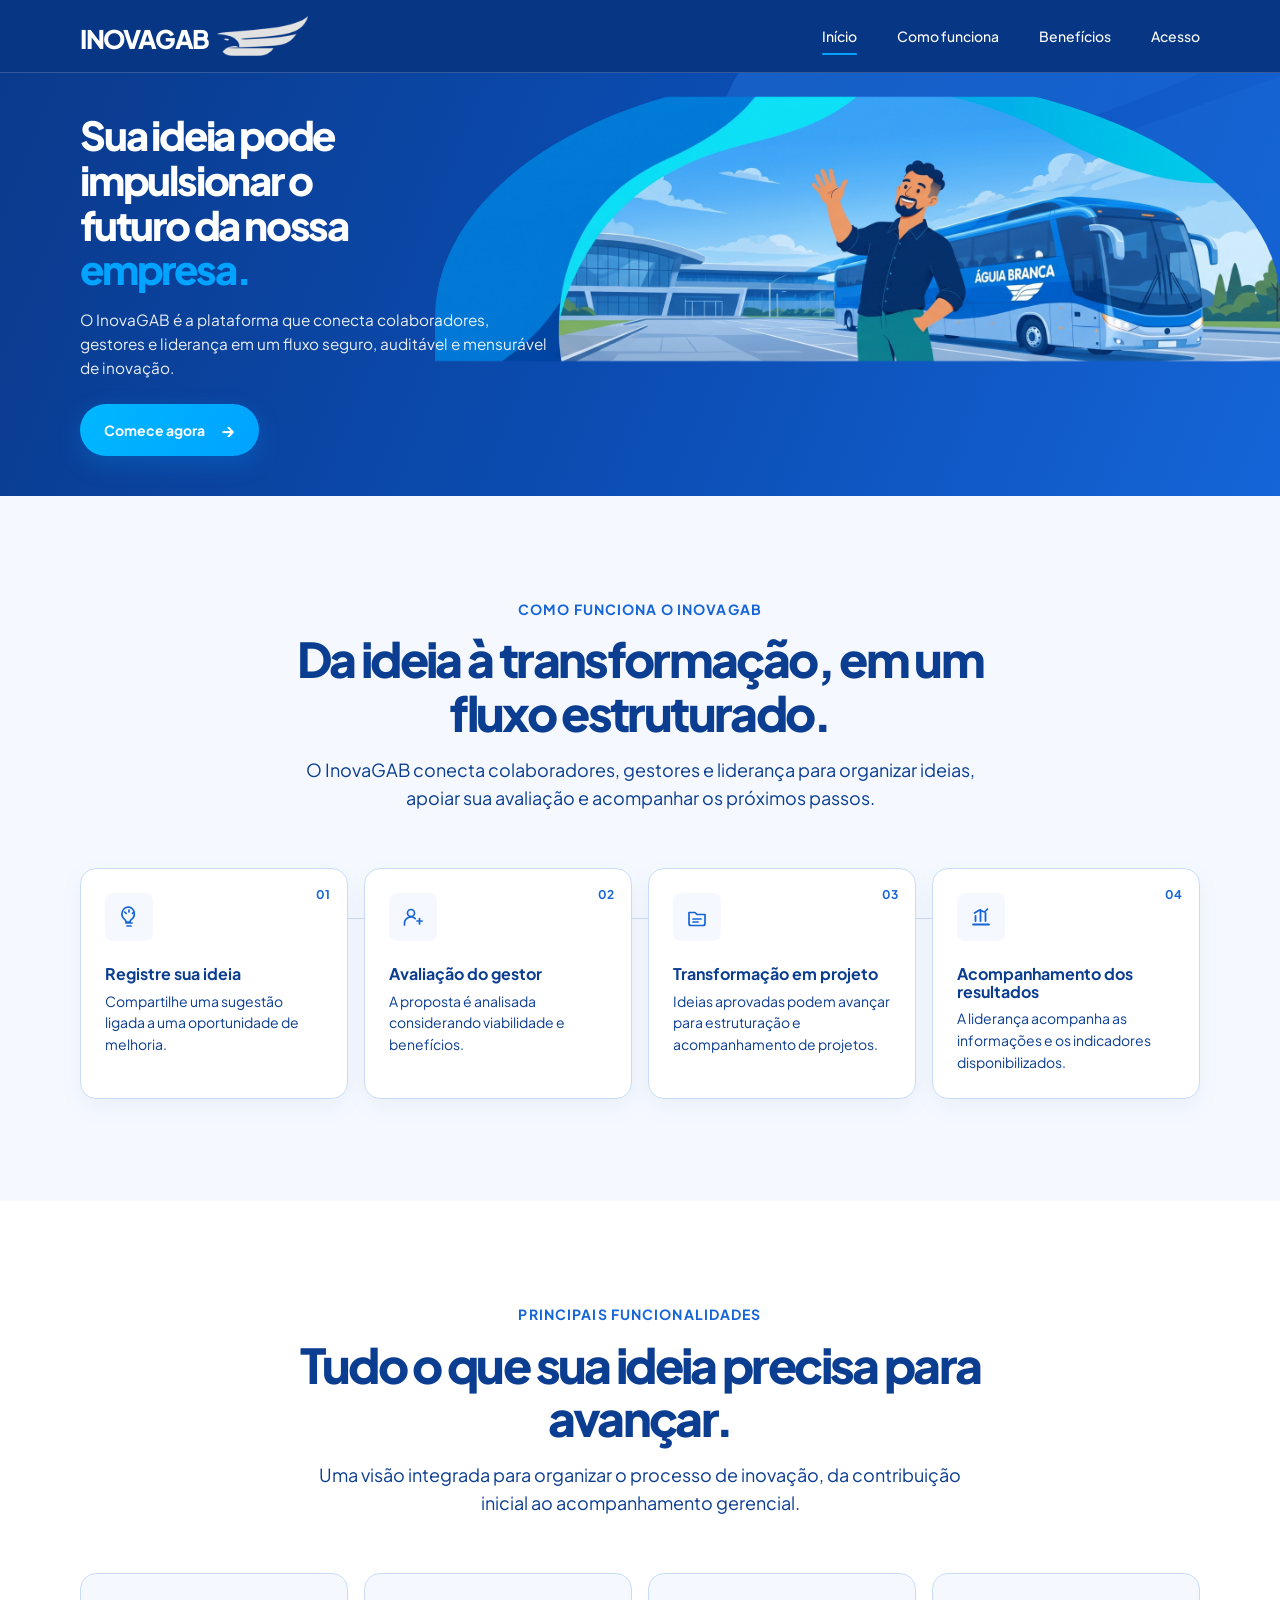
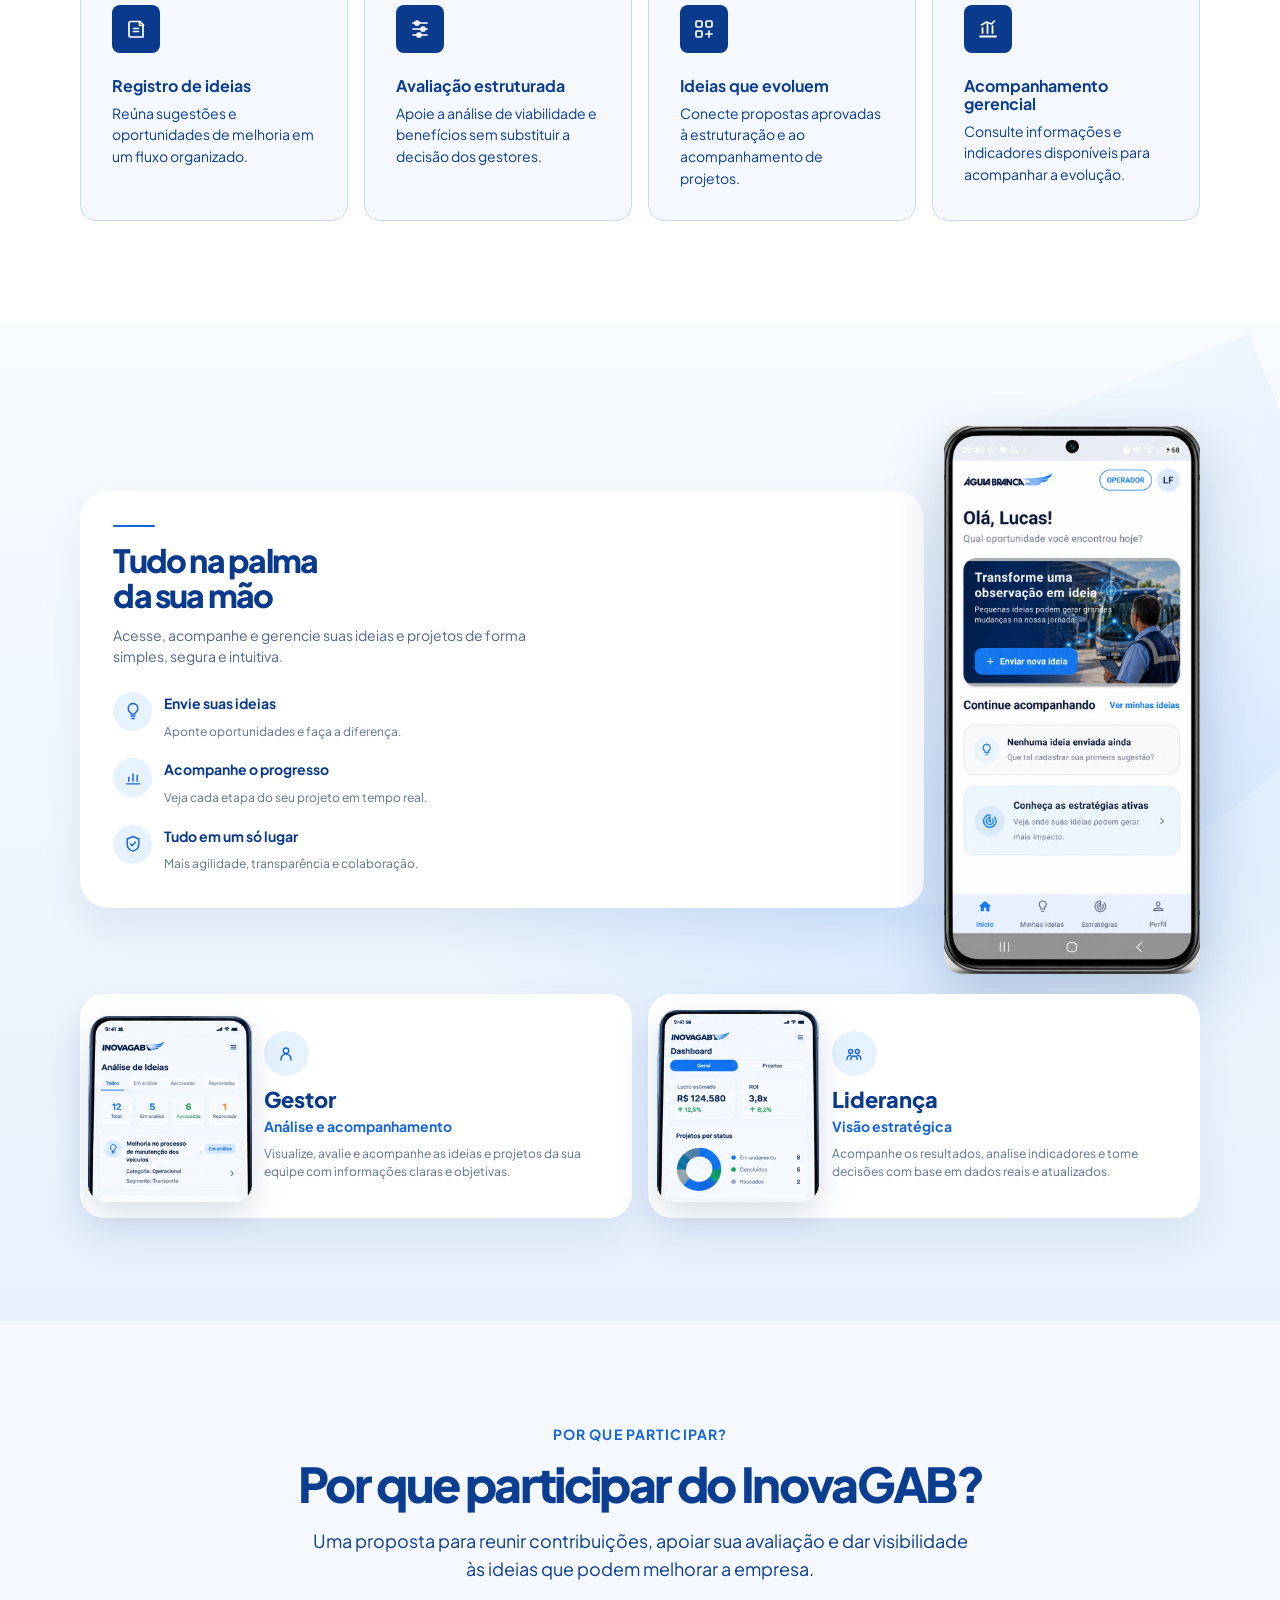
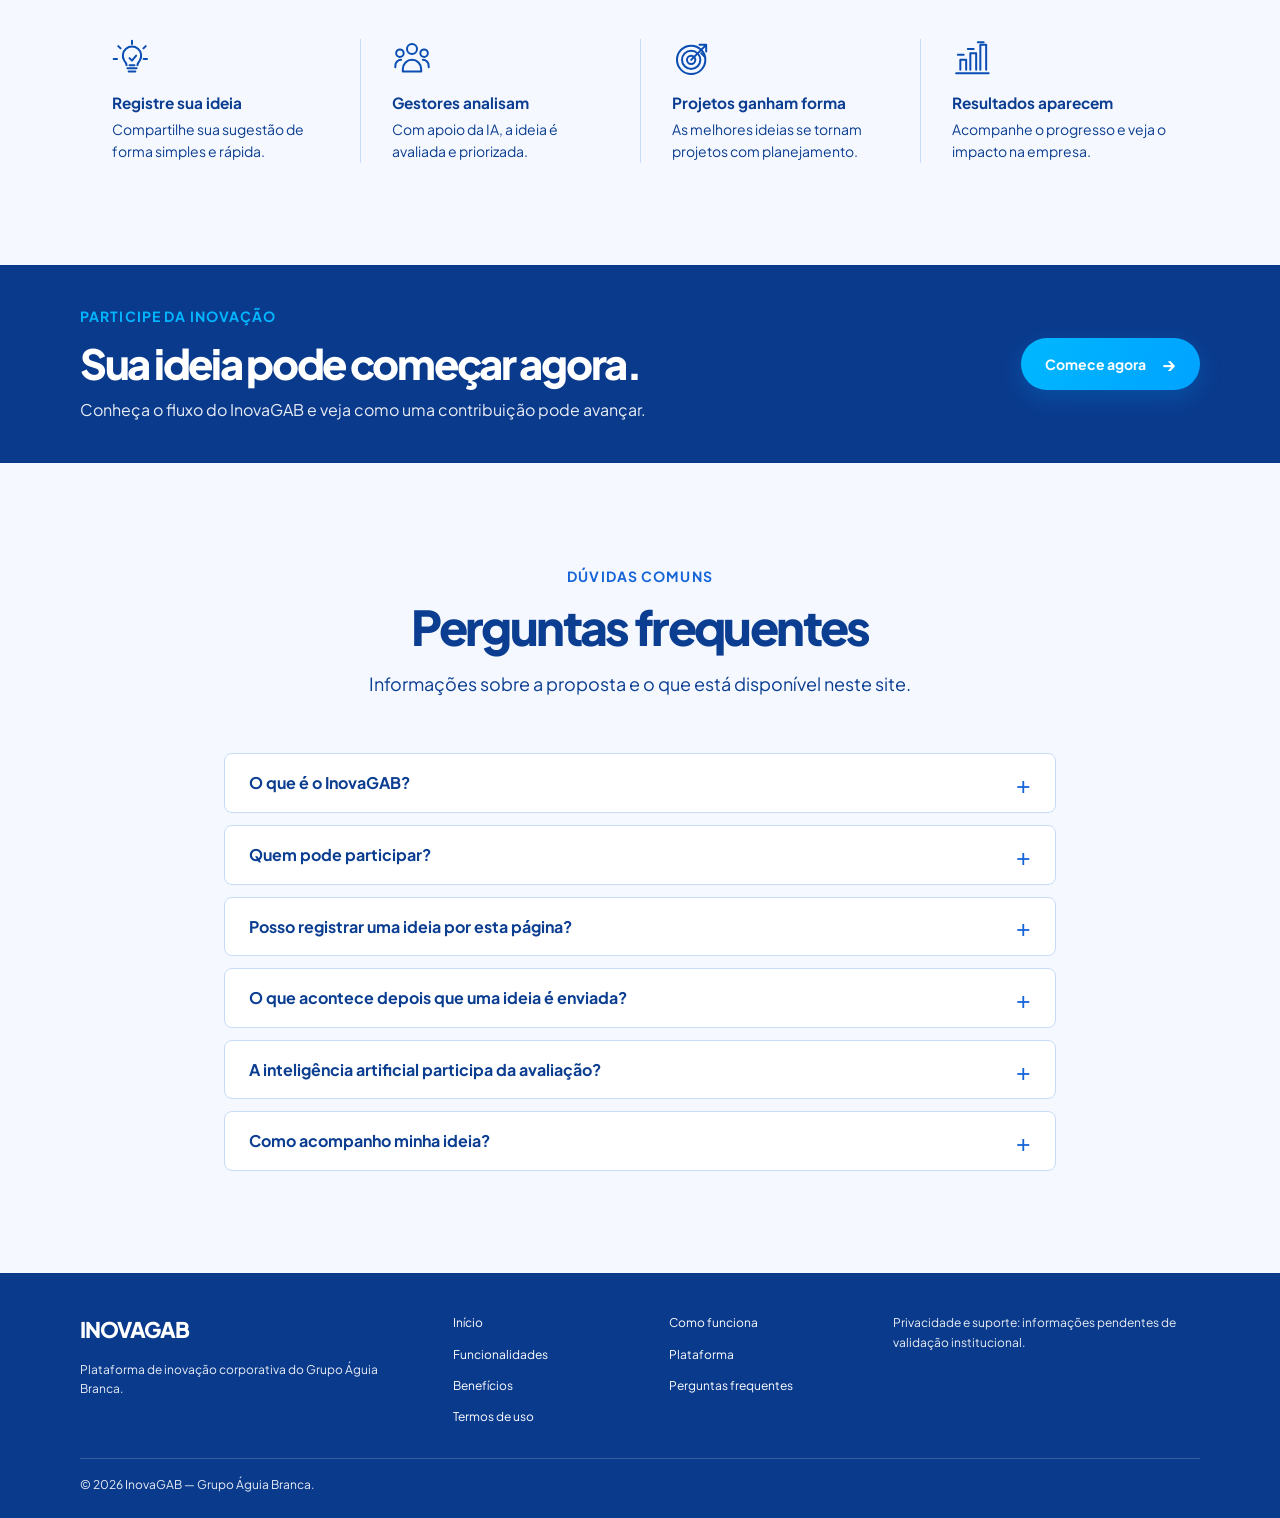
==== commit 28df85d1: "ajusta imagens e telas" ====
--- a/index.html
+++ b/index.html
@@ -10,7 +10,7 @@
 		<meta property="og:description" content="Compartilhe ideias, acompanhe projetos e ajude a transformar o futuro da empresa.">
 		<meta property="og:image" content="/assets/images/home.png">
 		<title>InovaGAB — Sua ideia impulsiona o futuro</title>
-		<link rel="icon" href="/assets/icons/favicon.svg" type="image/svg+xml">
+		<link rel="icon" href="/assets/icons/favicon.png" type="image/png">
 		<link rel="preconnect" href="https://fonts.googleapis.com">
 		<link rel="preconnect" href="https://fonts.gstatic.com" crossorigin>
 		<link href="https://fonts.googleapis.com/css2?family=Plus+Jakarta+Sans:wght@400;500;700;800&display=swap" rel="stylesheet">
@@ -22,7 +22,7 @@
 			<div class="site-header__inner">
 				<a class="site-header__brand" href="/" aria-label="InovaGAB — início">
 					<span class="site-header__brand-name">INOVAGAB</span>
-					<img class="site-header__brand-mark" src="/assets/icons/wing.svg" alt="">
+					<img class="site-header__brand-mark" src="/assets/icons/wing.png" alt="">
 				</a>
 
 				<button class="site-header__menu-toggle" type="button" aria-label="Abrir menu" aria-expanded="false" aria-controls="primary-navigation" data-menu-toggle>
@@ -33,9 +33,9 @@
 
 				<nav class="site-header__navigation" id="primary-navigation" aria-label="Navegação principal" data-navigation>
 					<a class="site-header__link site-header__link--active" href="/" aria-current="page">Início</a>
-					<a class="site-header__link" href="/como-funciona">Como funciona</a>
+					<a class="site-header__link" href="/pages/como-funciona.html">Como funciona</a>
 					<a class="site-header__link" href="#beneficios">Benefícios</a>
-					  <a class="site-header__link" href="/como-funciona#acesso">Acesso</a>
+					  <a class="site-header__link" href="/pages/como-funciona.html#acesso">Acesso</a>
 				</nav>
 			</div>
 		</header>
@@ -48,7 +48,7 @@
 					<div class="home-hero__content" data-reveal>
 						<h1 class="home-hero__title" id="hero-title">Sua ideia pode impulsionar o futuro da nossa <span>empresa.</span></h1>
 						<p class="home-hero__description">O InovaGAB é a plataforma que conecta colaboradores, gestores e liderança em um fluxo seguro, auditável e mensurável de inovação.</p>
-						<a class="button button--primary" href="/como-funciona">Comece agora <span class="button__arrow" aria-hidden="true">→</span></a>
+						<a class="button button--primary" href="/pages/como-funciona.html">Comece agora <span class="button__arrow" aria-hidden="true">→</span></a>
 					</div>
 
 					<div class="home-hero__visual" data-hero-visual data-reveal>
@@ -143,34 +143,52 @@
 
 			<section class="home-platform" id="plataforma" aria-labelledby="platform-title">
 				<div class="home-platform__inner">
-					<div class="home-section-heading home-section-heading--light" data-reveal>
-						<p class="home-section-heading__eyebrow">Conheça a plataforma</p>
-						<h2 class="home-section-heading__title" id="platform-title">Conheça o InovaGAB por dentro.</h2>
-						<p class="home-section-heading__description">O ambiente reúne o registro, a análise e o acompanhamento das ideias de acordo com o perfil de acesso.</p>
-					</div>
-
-					<div class="platform-gallery" aria-label="Espaços reservados para capturas reais da plataforma por perfil">
-						<div class="platform-gallery__main" data-reveal>
-							<div class="platform-placeholder platform-placeholder--main">
-								<svg class="platform-placeholder__icon" viewBox="0 0 48 48" fill="none" aria-hidden="true"><rect x="6" y="9" width="36" height="29" rx="3" stroke="currentColor" stroke-width="1.8"/><path d="M6 16h36M12 12.5h.1m4 0h.1m4 0h.1" stroke="currentColor" stroke-width="2.4" stroke-linecap="round"/><path d="M18 26h12m-12 5h8" stroke="currentColor" stroke-width="1.8" stroke-linecap="round"/></svg>
-								<p class="platform-placeholder__label">Operador · área inicial</p>
-								<p class="platform-placeholder__note">Captura retida: exibe nome e iniciais de usuário</p>
-							</div>
-						</div>
-						<div class="platform-gallery__side">
-							<div class="platform-placeholder" data-reveal>
-								<svg class="platform-placeholder__icon" viewBox="0 0 48 48" fill="none" aria-hidden="true"><path d="M14 9h14l7 7v23H14a3 3 0 0 1-3-3V12a3 3 0 0 1 3-3Z" stroke="currentColor" stroke-width="1.8" stroke-linejoin="round"/><path d="M27 9v8h8m-15 7h10m-10 6h10" stroke="currentColor" stroke-width="1.8" stroke-linecap="round"/></svg>
-								<p class="platform-placeholder__label">Gestor · painel inicial</p>
-								<p class="platform-placeholder__note">Captura retida: mostra avatar e dados de ideias</p>
-							</div>
-							<div class="platform-placeholder" data-reveal>
-								<svg class="platform-placeholder__icon" viewBox="0 0 48 48" fill="none" aria-hidden="true"><path d="M8 37h32M13 31V21m11 10V11m11 20V17" stroke="currentColor" stroke-width="2" stroke-linecap="round"/><path d="m10 17 12-7 11 4 6-6" stroke="currentColor" stroke-width="2" stroke-linecap="round" stroke-linejoin="round"/></svg>
-								<p class="platform-placeholder__label">Liderança · indicadores</p>
-								<p class="platform-placeholder__note">Captura retida: avatar e indicadores financeiros</p>
-							</div>
-						</div>
-					</div>
-					<p class="home-platform__disclaimer">As capturas recebidas foram examinadas, mas não serão publicadas sem validação: a imagem nomeada como início do Operador mostra outra etapa e um programa sem autorização; a tela inicial anterior identifica um usuário; as telas do Gestor e da Liderança mostram avatares e dados de ideias ou indicadores. Solicite capturas corretas, anonimizadas e autorizadas para substituir os espaços acima.</p>
+					<div class="palm">
+						<div class="palm__intro" data-reveal>
+							<span class="palm__accent" aria-hidden="true"></span>
+							<h2 class="palm__title" id="platform-title">Tudo na palma<br> da sua mão</h2>
+							<p class="palm__lead">Acesse, acompanhe e gerencie suas ideias e projetos de forma simples, segura e intuitiva.</p>
+							<ul class="palm__points">
+								<li>
+									<span class="palm__point-icon" aria-hidden="true"><svg viewBox="0 0 24 24" fill="none"><path d="M9 18h6M10 21h4M12 3a6 6 0 0 0-3 11c.4.4.7.9.8 1.5h4.4c.1-.6.4-1.1.8-1.5A6 6 0 0 0 12 3Z" stroke="currentColor" stroke-width="1.7" stroke-linejoin="round"/></svg></span>
+									<span><strong>Envie suas ideias</strong><span>Aponte oportunidades e faça a diferença.</span></span>
+								</li>
+								<li>
+									<span class="palm__point-icon" aria-hidden="true"><svg viewBox="0 0 24 24" fill="none"><path d="M4 19h16M7 16V11m5 5V7m5 9V9" stroke="currentColor" stroke-width="1.7" stroke-linecap="round"/></svg></span>
+									<span><strong>Acompanhe o progresso</strong><span>Veja cada etapa do seu projeto em tempo real.</span></span>
+								</li>
+								<li>
+									<span class="palm__point-icon" aria-hidden="true"><svg viewBox="0 0 24 24" fill="none"><path d="M12 3 5 6v6c0 4.2 2.8 7.2 7 8.5 4.2-1.3 7-4.3 7-8.5V6l-7-3Z" stroke="currentColor" stroke-width="1.7" stroke-linejoin="round"/><path d="m9 12 2 2 4-4" stroke="currentColor" stroke-width="1.7" stroke-linecap="round" stroke-linejoin="round"/></svg></span>
+									<span><strong>Tudo em um só lugar</strong><span>Mais agilidade, transparência e colaboração.</span></span>
+								</li>
+							</ul>
+						</div>
+
+						<figure class="palm__device" data-reveal>
+							<img src="/assets/images/plataforma/operador-phone.png" alt="Celular com a área inicial do Operador, com saudação, atalho para enviar uma nova ideia e o acompanhamento das sugestões." width="706" height="1511">
+						</figure>
+
+						<div class="palm__roles">
+							<article class="palm__role" data-reveal>
+								<img src="/assets/images/plataforma/gestor-phone.png" alt="Celular com a análise de ideias do Gestor, mostrando totais e uma sugestão em análise." width="280" height="318" loading="lazy">
+								<div class="palm__role-copy">
+									<span class="palm__role-icon" aria-hidden="true"><svg viewBox="0 0 24 24" fill="none"><circle cx="12" cy="8" r="3.2" stroke="currentColor" stroke-width="1.7"/><path d="M6 19.2v-1.1a6 6 0 0 1 12 0v1.1" stroke="currentColor" stroke-width="1.7" stroke-linecap="round"/></svg></span>
+									<h3>Gestor</h3>
+									<p class="palm__role-label">Análise e acompanhamento</p>
+									<p>Visualize, avalie e acompanhe as ideias e projetos da sua equipe com informações claras e objetivas.</p>
+								</div>
+							</article>
+							<article class="palm__role" data-reveal>
+								<img src="/assets/images/plataforma/lideranca-phone.png" alt="Celular com o painel da Liderança, com lucro estimado, retorno sobre o investimento e projetos por status." width="275" height="326" loading="lazy">
+								<div class="palm__role-copy">
+									<span class="palm__role-icon" aria-hidden="true"><svg viewBox="0 0 24 24" fill="none"><circle cx="8" cy="9" r="2.4" stroke="currentColor" stroke-width="1.7"/><circle cx="16" cy="9" r="2.4" stroke="currentColor" stroke-width="1.7"/><path d="M3.8 18.2v-.6a4.2 4.2 0 0 1 4.2-4.2M20.2 18.2v-.6a4.2 4.2 0 0 0-4.2-4.2M8.2 18.5v-.4a3.8 3.8 0 0 1 7.6 0v.4" stroke="currentColor" stroke-width="1.7" stroke-linecap="round"/></svg></span>
+									<h3>Liderança</h3>
+									<p class="palm__role-label">Visão estratégica</p>
+									<p>Acompanhe os resultados, analise indicadores e tome decisões com base em dados reais e atualizados.</p>
+								</div>
+							</article>
+						</div>
+					</div>
 				</div>
 			</section>
 
@@ -211,7 +229,7 @@
 						<h2 class="home-cta__title" id="cta-title">Sua ideia pode começar agora.</h2>
 						<p class="home-cta__description">Conheça o fluxo do InovaGAB e veja como uma contribuição pode avançar.</p>
 					</div>
-					<a class="button button--primary" href="/como-funciona">Comece agora <span class="button__arrow" aria-hidden="true">→</span></a>
+					<a class="button button--primary" href="/pages/como-funciona.html">Comece agora <span class="button__arrow" aria-hidden="true">→</span></a>
 				</div>
 			</section>
 
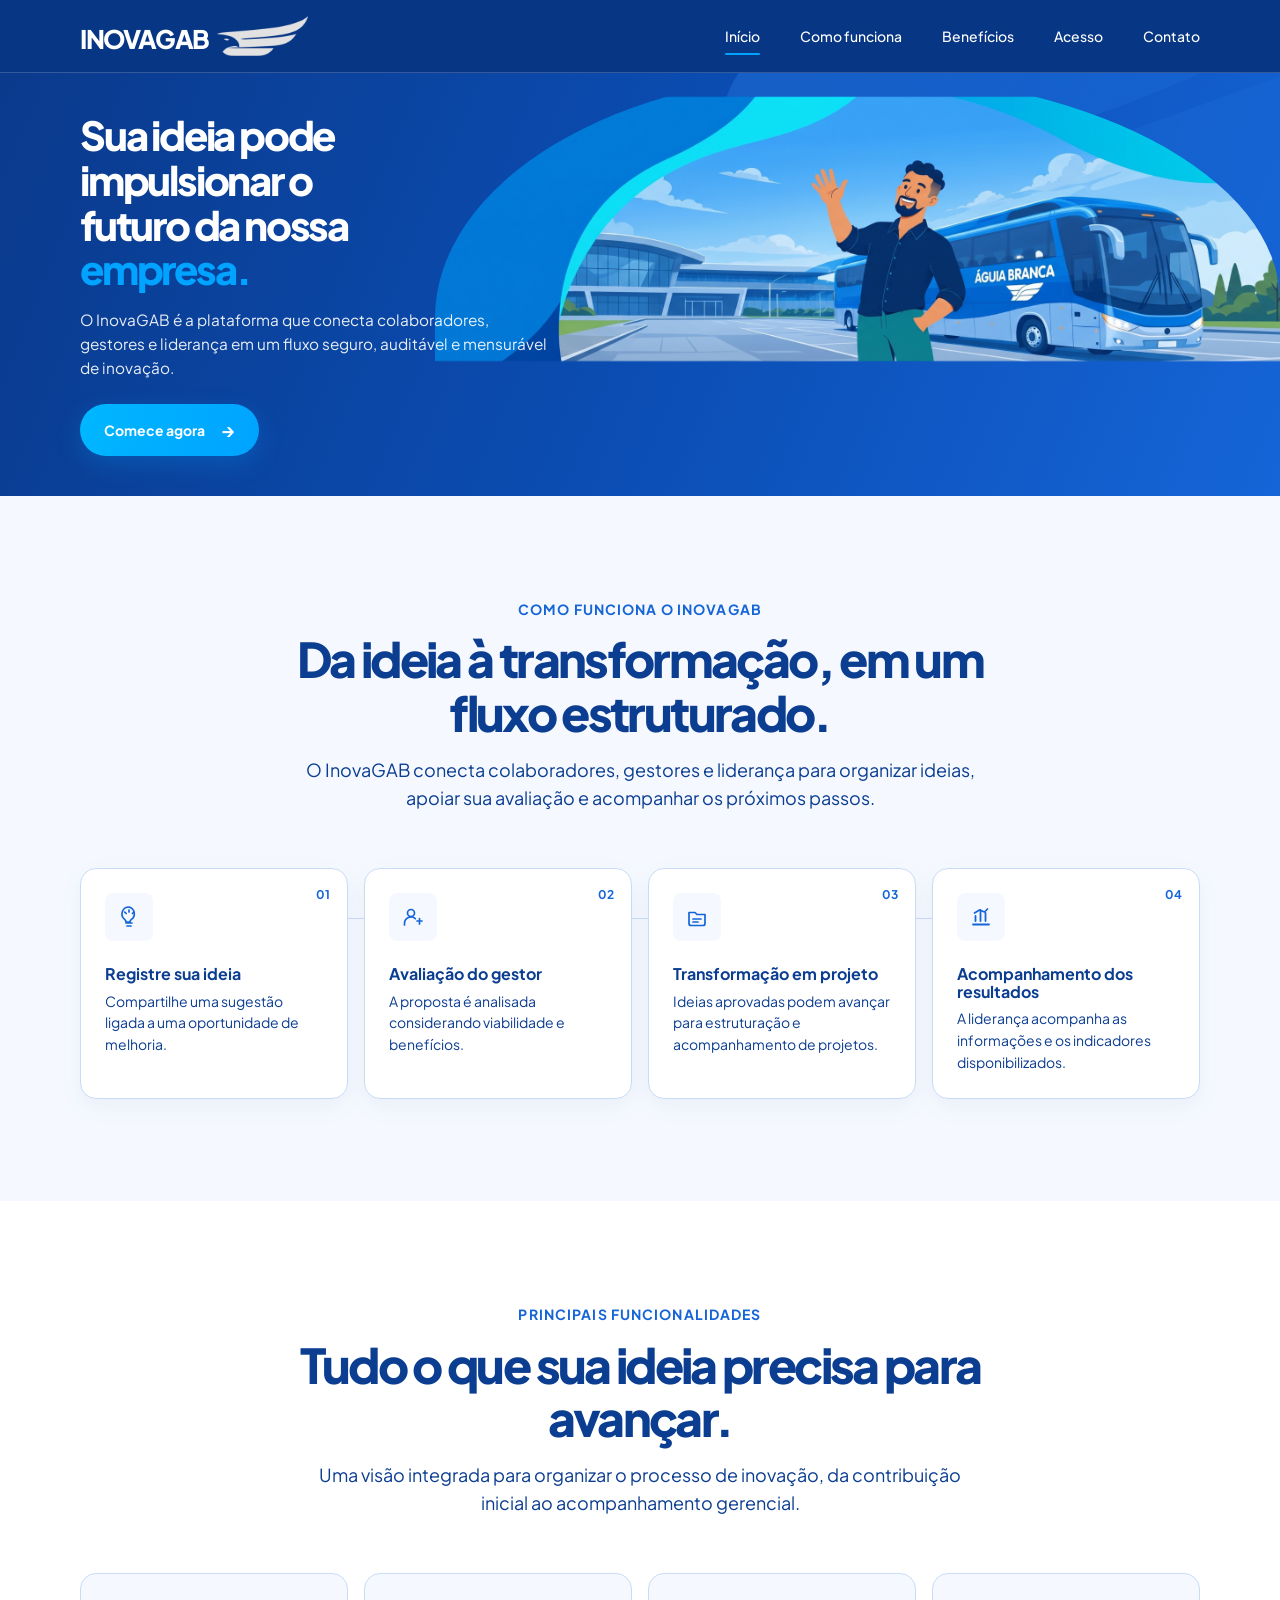
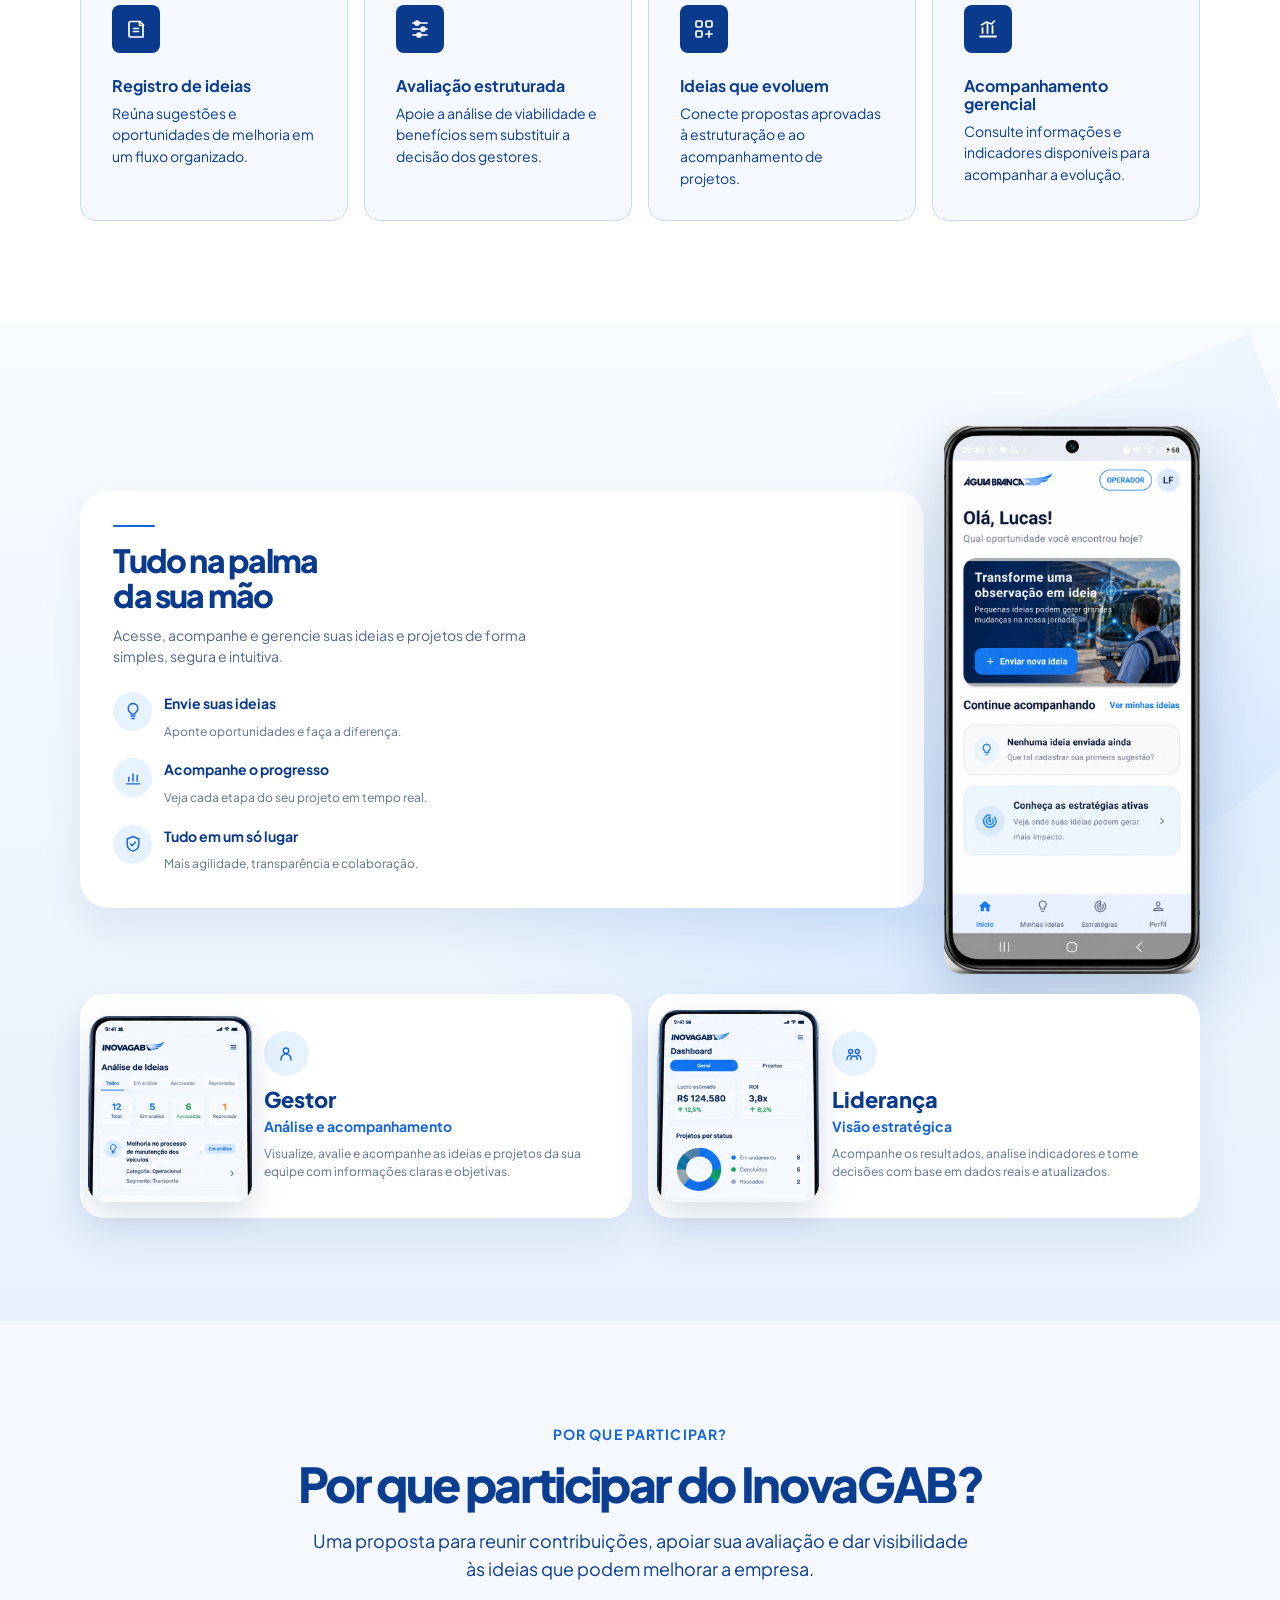
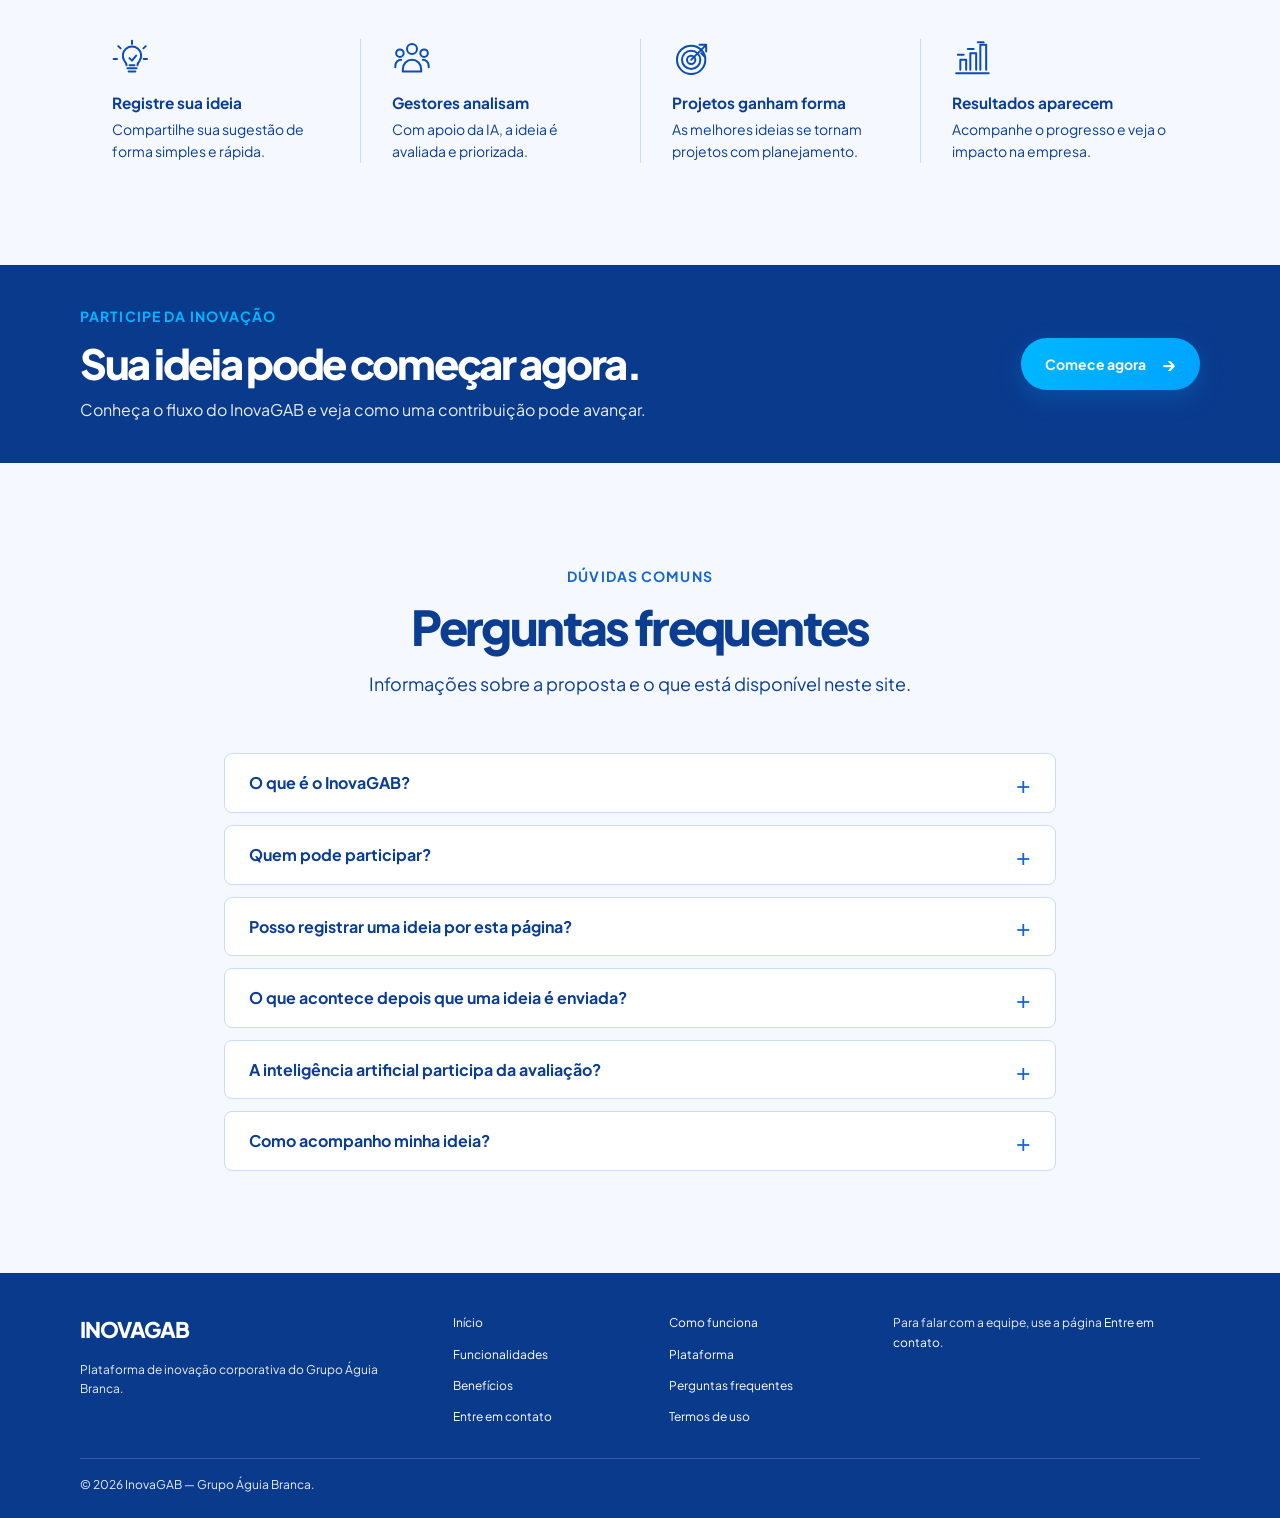
==== commit 85c27629: "Adiciona contato" ====
--- a/index.html
+++ b/index.html
@@ -35,7 +35,8 @@
 					<a class="site-header__link site-header__link--active" href="/" aria-current="page">Início</a>
 					<a class="site-header__link" href="/pages/como-funciona.html">Como funciona</a>
 					<a class="site-header__link" href="#beneficios">Benefícios</a>
-					  <a class="site-header__link" href="/pages/como-funciona.html#acesso">Acesso</a>
+					<a class="site-header__link" href="/pages/como-funciona.html#acesso">Acesso</a>
+					<a class="site-header__link" href="/pages/contato.html">Contato</a>
 				</nav>
 			</div>
 		</header>
@@ -251,7 +252,7 @@
 					</details>
 					<details class="faq-item" data-reveal>
 						<summary class="faq-item__question">Posso registrar uma ideia por esta página?</summary>
-						<div class="faq-item__answer"><p>Não. Este site é uma landing page informativa e não inclui um formulário de envio. O botão “Comece agora” leva à página “Como funciona”.</p></div>
+						<div class="faq-item__answer"><p>Não. Este site não registra ideias. O botão “Comece agora” leva à página “Como funciona”. Para falar com a equipe, use a página <a href="/pages/contato.html">Entre em contato</a>.</p></div>
 					</details>
 					<details class="faq-item" data-reveal>
 						<summary class="faq-item__question">O que acontece depois que uma ideia é enviada?</summary>
@@ -282,11 +283,11 @@
 					<a class="site-footer__link" href="#plataforma">Plataforma</a>
 					<a class="site-footer__link" href="#beneficios">Benefícios</a>
 					<a class="site-footer__link" href="#faq">Perguntas frequentes</a>
-					<a class="site-footer__link" href="/termos">Termos de uso</a>
+					<a class="site-footer__link" href="/pages/contato.html">Entre em contato</a>
+					<a class="site-footer__link" href="/pages/termos.html">Termos de uso</a>
 				</nav>
 				<div class="site-footer__pending">
-					<!-- Pendente de definição institucional: política de privacidade e canal de suporte. Não publicar links até confirmação. -->
-					<p>Privacidade e suporte: informações pendentes de validação institucional.</p>
+					<p>Para falar com a equipe, use a página <a class="site-footer__link" href="/pages/contato.html">Entre em contato</a>.</p>
 				</div>
 				<p class="site-footer__copyright">© 2026 InovaGAB — Grupo Águia Branca.</p>
 			</div>
--- a/styles/main.css
+++ b/styles/main.css
@@ -4,4 +4,5 @@
 @import url("/styles/components/header.css");
 @import url("/styles/components/button.css");
 @import url("/styles/components/feature-card.css");
-@import url("/styles/pages/home.css");+@import url("/styles/pages/home.css");
+@import url("/styles/pages/contact.css");
